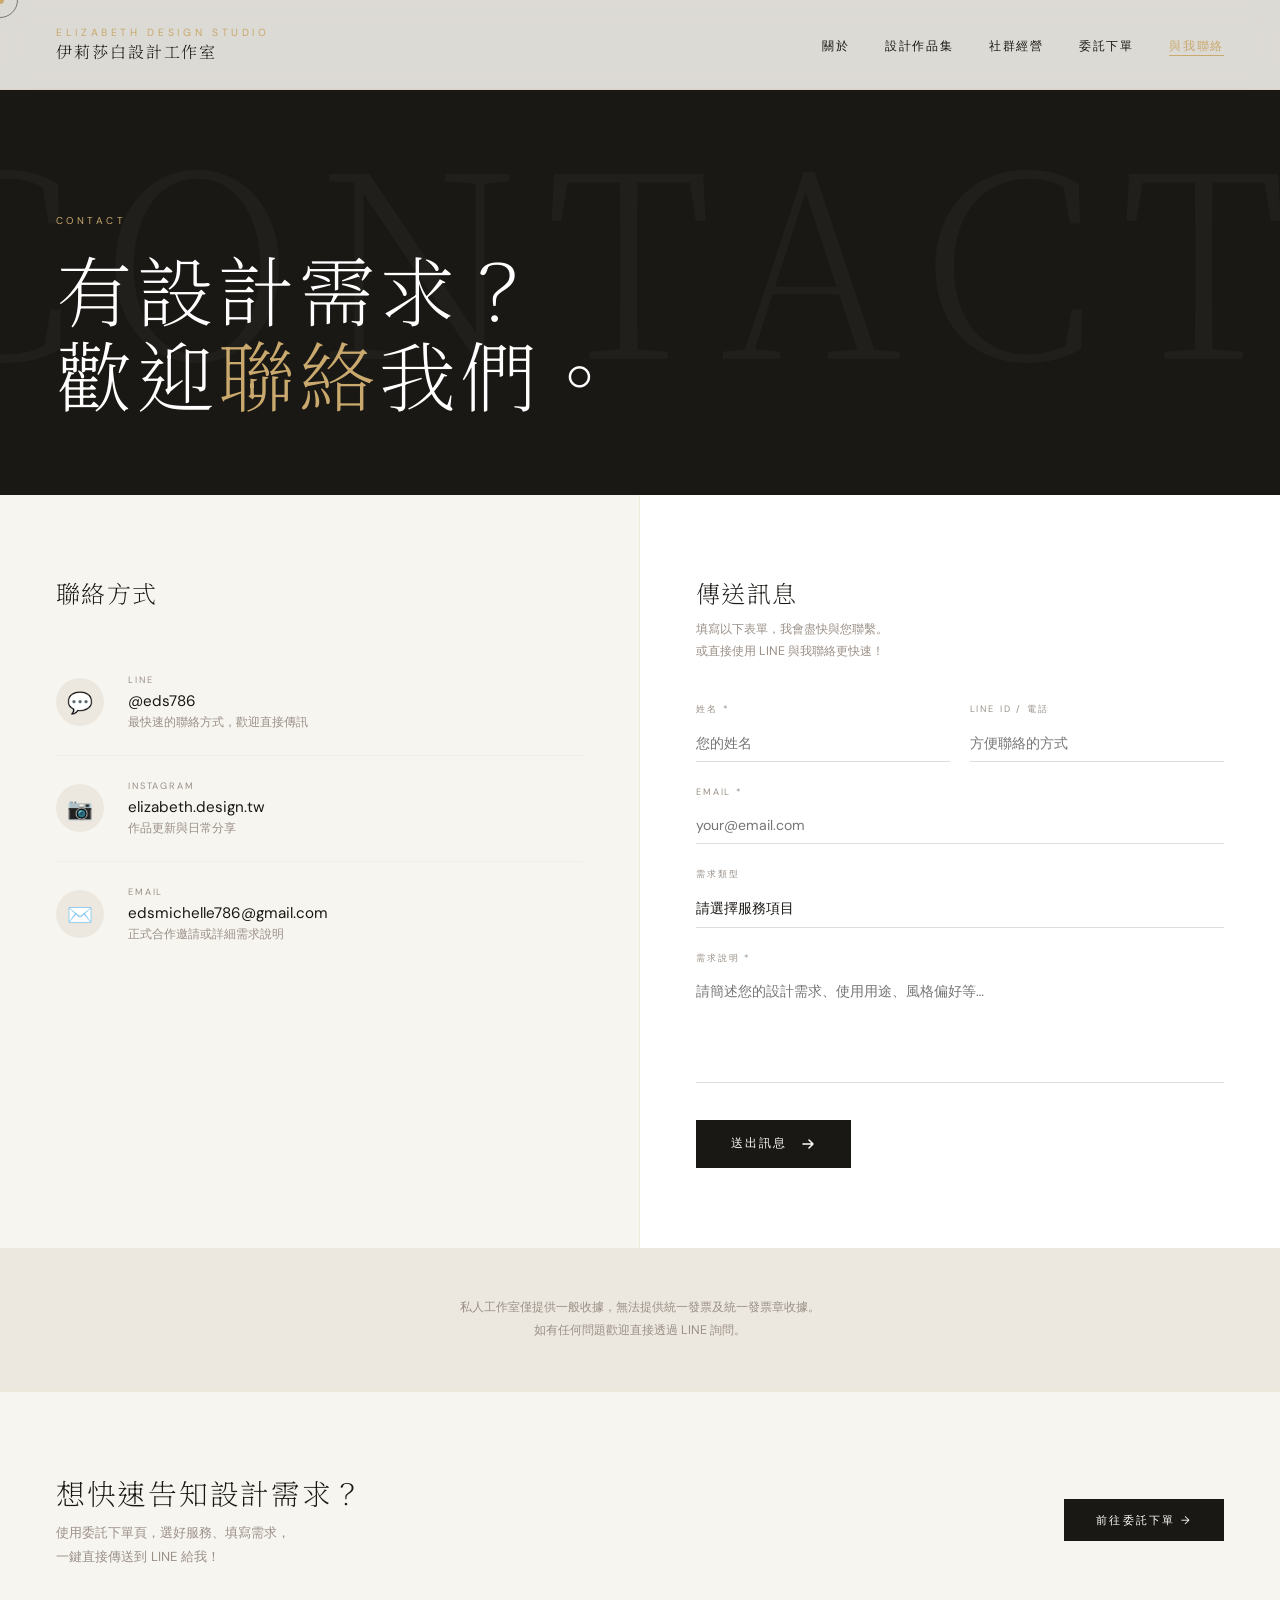
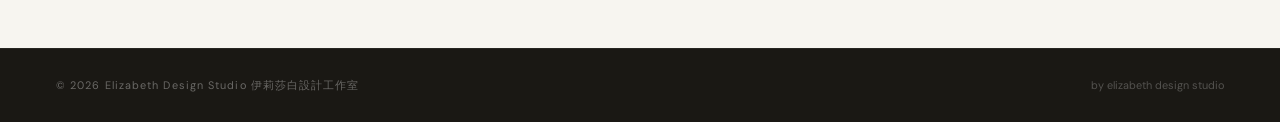
==== contact.html @ 6349a3a4 "Add files via upload" ====
<!DOCTYPE html>
<html lang="zh-TW">
<head>
<meta charset="UTF-8"/>
<meta name="viewport" content="width=device-width, initial-scale=1.0"/>
<title>與我聯絡 | ESD 伊莉莎白設計工作室</title>
<link rel="preconnect" href="https://fonts.googleapis.com"/>
<link rel="preconnect" href="https://fonts.gstatic.com" crossorigin/>
<link href="https://fonts.googleapis.com/css2?family=Noto+Serif+TC:wght@200;300;400&family=DM+Sans:wght@300;400;500&display=swap" rel="stylesheet"/>
<style>
*,*::before,*::after{box-sizing:border-box;margin:0;padding:0}
:root{--ink:#1a1814;--dust:#f7f5f0;--warm:#ede8df;--gold:#c9a96e;--muted:#9a9088;--white:#fff;--ease:cubic-bezier(0.16,1,0.3,1)}
html{scroll-behavior:smooth}
body{font-family:'DM Sans',sans-serif;background:var(--dust);color:var(--ink);overflow-x:hidden;cursor:none}
.cur{position:fixed;pointer-events:none;z-index:9999}
.cur-dot{width:8px;height:8px;background:var(--gold);border-radius:50%;transform:translate(-50%,-50%);position:absolute}
.cur-ring{width:36px;height:36px;border:1px solid var(--ink);border-radius:50%;transform:translate(-50%,-50%);transition:all .45s var(--ease);opacity:.5;position:absolute}
.cur.hov .cur-ring{width:56px;height:56px;opacity:.15}
nav{position:fixed;top:0;left:0;right:0;z-index:200;padding:1.6rem 3.5rem;display:flex;justify-content:space-between;align-items:center;background:rgba(247,245,240,.88);backdrop-filter:blur(12px);border-bottom:1px solid rgba(201,169,110,.15)}
.nav-logo{display:flex;flex-direction:column;text-decoration:none;color:var(--ink)}
.nav-logo-en{font-size:.65rem;letter-spacing:.35em;text-transform:uppercase;color:var(--gold)}
.nav-logo-zh{font-family:'Noto Serif TC',serif;font-size:1rem;font-weight:300;letter-spacing:.12em;margin-top:.1rem}
.nav-links{display:flex;gap:2.2rem;list-style:none}
.nav-links a{text-decoration:none;color:var(--ink);font-size:.72rem;letter-spacing:.15em;text-transform:uppercase;position:relative;padding-bottom:2px;transition:color .3s}
.nav-links a::after{content:'';position:absolute;bottom:0;left:0;width:0;height:1px;background:var(--gold);transition:width .4s var(--ease)}
.nav-links a:hover,.nav-links a.active{color:var(--gold)}
.nav-links a:hover::after,.nav-links a.active::after{width:100%}

/* hero */
.contact-hero{
  min-height:55vh;background:var(--ink);
  display:flex;flex-direction:column;justify-content:flex-end;
  padding:10rem 3.5rem 5rem;position:relative;overflow:hidden;
}
.contact-hero::before{
  content:'CONTACT';
  position:absolute;right:-2rem;top:50%;transform:translateY(-50%);
  font-family:'Noto Serif TC',serif;font-size:20vw;font-weight:200;
  color:rgba(255,255,255,.03);letter-spacing:.1em;white-space:nowrap;pointer-events:none;
}
.contact-hero .eyebrow{font-size:.62rem;letter-spacing:.35em;text-transform:uppercase;color:var(--gold);margin-bottom:1.2rem;opacity:0;animation:fadeUp .7s var(--ease) .2s forwards}
.contact-hero h1{font-family:'Noto Serif TC',serif;font-size:clamp(2.5rem,6vw,5.5rem);font-weight:200;color:var(--white);line-height:1.1;letter-spacing:.05em;opacity:0;animation:fadeUp .8s var(--ease) .35s forwards}
.contact-hero h1 span{color:var(--gold)}

/* contact grid */
.contact-grid{
  display:grid;grid-template-columns:1fr 1fr;
  gap:0;
}
.contact-channels{
  padding:5rem 3.5rem;
  border-right:1px solid rgba(201,169,110,.15);
}
.contact-channels h2{font-family:'Noto Serif TC',serif;font-size:1.5rem;font-weight:200;margin-bottom:2.5rem;letter-spacing:.06em}
.channel-card{
  display:flex;align-items:center;gap:1.5rem;
  padding:1.5rem 0;border-bottom:1px solid #eee;
  text-decoration:none;color:var(--ink);
  transition:all .3s;cursor:none;
}
.channel-card:last-child{border-bottom:none}
.channel-card:hover{padding-left:.8rem;color:var(--gold)}
.channel-icon{
  width:48px;height:48px;
  background:var(--warm);border-radius:50%;
  display:flex;align-items:center;justify-content:center;
  font-size:1.3rem;flex-shrink:0;
  transition:background .3s;
}
.channel-card:hover .channel-icon{background:var(--gold)}
.channel-label{font-size:.58rem;letter-spacing:.2em;text-transform:uppercase;color:var(--muted);margin-bottom:.3rem}
.channel-val{font-size:.95rem;font-weight:400}
.channel-desc{font-size:.75rem;color:var(--muted);margin-top:.2rem}

/* form */
.contact-form-wrap{
  padding:5rem 3.5rem;
  background:var(--white);
}
.contact-form-wrap h2{font-family:'Noto Serif TC',serif;font-size:1.5rem;font-weight:200;margin-bottom:.5rem;letter-spacing:.06em}
.form-sub{font-size:.78rem;color:var(--muted);margin-bottom:2.5rem;line-height:1.8}
.form-row{display:grid;grid-template-columns:1fr 1fr;gap:1.2rem}
.fg{margin-bottom:1.5rem}
.fg label{display:block;font-size:.58rem;letter-spacing:.2em;text-transform:uppercase;color:var(--muted);margin-bottom:.5rem}
.fg input,.fg textarea,.fg select{
  width:100%;border:none;border-bottom:1px solid #ddd;
  padding:.6rem 0;font-family:'DM Sans',sans-serif;font-size:.88rem;
  background:none;outline:none;transition:border-color .3s;color:var(--ink);
  appearance:none;
}
.fg input:focus,.fg textarea:focus,.fg select:focus{border-color:var(--gold)}
.fg textarea{resize:none;height:110px}
.submit-btn{
  display:inline-flex;align-items:center;gap:.8rem;
  padding:1rem 2.2rem;background:var(--ink);color:var(--white);
  border:none;font-family:'DM Sans',sans-serif;
  font-size:.72rem;letter-spacing:.18em;text-transform:uppercase;cursor:none;
  transition:all .35s var(--ease);margin-top:.5rem;
}
.submit-btn:hover{background:var(--gold)}
.submit-btn svg{transition:transform .3s}
.submit-btn:hover svg{transform:translateX(5px)}

/* note */
.contact-note{
  padding:3rem 3.5rem;
  background:var(--warm);
  text-align:center;
  font-size:.78rem;color:var(--muted);line-height:1.9;
}

/* order CTA */
.order-cta{
  padding:5rem 3.5rem;
  display:flex;justify-content:space-between;align-items:center;
  background:var(--dust);border-top:1px solid rgba(201,169,110,.2);
}
.order-cta-text h3{font-family:'Noto Serif TC',serif;font-size:1.8rem;font-weight:200;margin-bottom:.5rem;letter-spacing:.06em}
.order-cta-text p{font-size:.82rem;color:var(--muted);line-height:1.8}
.btn{display:inline-block;text-decoration:none;font-size:.7rem;letter-spacing:.2em;text-transform:uppercase;padding:.85rem 2rem;transition:all .35s var(--ease);cursor:none}
.btn-primary{background:var(--ink);color:var(--white)}
.btn-primary:hover{background:var(--gold)}

footer{background:var(--ink);border-top:1px solid rgba(255,255,255,.06);padding:1.8rem 3.5rem;display:flex;justify-content:space-between;align-items:center}
.footer-copy{font-size:.68rem;color:rgba(255,255,255,.35);letter-spacing:.1em}

.reveal{opacity:0;transform:translateY(24px);transition:opacity .7s var(--ease),transform .7s var(--ease)}
.reveal.in{opacity:1;transform:translateY(0)}

@keyframes fadeUp{from{opacity:0;transform:translateY(20px)}to{opacity:1;transform:translateY(0)}}

@media(max-width:960px){nav{padding:1.2rem 2rem}.contact-hero{padding:8rem 2rem 4rem}.contact-grid{grid-template-columns:1fr}.contact-channels{border-right:none;border-bottom:1px solid rgba(201,169,110,.15);padding:3rem 2rem}.contact-form-wrap{padding:3rem 2rem}.order-cta{flex-direction:column;gap:2rem;text-align:center;padding:3rem 2rem}.form-row{grid-template-columns:1fr}}
@media(max-width:600px){.nav-links{display:none}}
</style>
</head>
<body>
<div class="cur" id="cur"><div class="cur-ring" id="curRing"></div><div class="cur-dot" id="curDot"></div></div>

<nav>
  <a href="index.html" class="nav-logo">
    <span class="nav-logo-en">Elizabeth Design Studio</span>
    <span class="nav-logo-zh">伊莉莎白設計工作室</span>
  </a>
  <ul class="nav-links">
    <li><a href="index.html">關於</a></li>
    <li><a href="portfolio.html">設計作品集</a></li>
    <li><a href="social.html">社群經營</a></li>
    <li><a href="order.html">委託下單</a></li>
    <li><a href="contact.html" class="active">與我聯絡</a></li>
  </ul>
</nav>

<div class="contact-hero">
  <p class="eyebrow">Contact</p>
  <h1>有設計需求？<br>歡迎<span>聯絡</span>我們。</h1>
</div>

<div class="contact-grid">
  <div class="contact-channels reveal">
    <h2>聯絡方式</h2>

    <a href="https://lin.ee/ocDYK0A" target="_blank" class="channel-card">
      <div class="channel-icon">💬</div>
      <div>
        <div class="channel-label">Line</div>
        <div class="channel-val">@eds786</div>
        <div class="channel-desc">最快速的聯絡方式，歡迎直接傳訊</div>
      </div>
    </a>

    <a href="https://instagram.com/elizabeth.design.tw" target="_blank" class="channel-card">
      <div class="channel-icon">📷</div>
      <div>
        <div class="channel-label">Instagram</div>
        <div class="channel-val">elizabeth.design.tw</div>
        <div class="channel-desc">作品更新與日常分享</div>
      </div>
    </a>

    <a href="mailto:edsmichelle786@gmail.com" class="channel-card">
      <div class="channel-icon">✉️</div>
      <div>
        <div class="channel-label">Email</div>
        <div class="channel-val">edsmichelle786@gmail.com</div>
        <div class="channel-desc">正式合作邀請或詳細需求說明</div>
      </div>
    </a>
  </div>

  <div class="contact-form-wrap reveal">
    <h2>傳送訊息</h2>
    <p class="form-sub">填寫以下表單，我會盡快與您聯繫。<br>或直接使用 LINE 與我聯絡更快速！</p>
    <!--
      ★ Formspree 設定：
      1. 到 formspree.io 免費註冊
      2. 建立 Form → 取得 action URL
      3. 替換下方 action 的網址
    -->
    <form action="https://formspree.io/f/YOUR_FORM_ID" method="POST">
      <div class="form-row">
        <div class="fg">
          <label>姓名 *</label>
          <input type="text" name="name" placeholder="您的姓名" required/>
        </div>
        <div class="fg">
          <label>Line ID / 電話</label>
          <input type="text" name="contact" placeholder="方便聯絡的方式"/>
        </div>
      </div>
      <div class="fg">
        <label>Email *</label>
        <input type="email" name="email" placeholder="your@email.com" required/>
      </div>
      <div class="fg">
        <label>需求類型</label>
        <select name="service">
          <option value="">請選擇服務項目</option>
          <option>刊物設計</option>
          <option>社群圖片</option>
          <option>DM 海報設計</option>
          <option>廣告 Banner 設計</option>
          <option>商品說明頁設計</option>
          <option>插畫</option>
          <option>LOGO 設計</option>
          <option>其他</option>
        </select>
      </div>
      <div class="fg">
        <label>需求說明 *</label>
        <textarea name="message" placeholder="請簡述您的設計需求、使用用途、風格偏好等…" required></textarea>
      </div>
      <button type="submit" class="submit-btn">
        送出訊息
        <svg width="16" height="16" viewBox="0 0 16 16" fill="none"><path d="M3 8h10M9 4l4 4-4 4" stroke="white" stroke-width="1.5" stroke-linecap="round" stroke-linejoin="round"/></svg>
      </button>
    </form>
  </div>
</div>

<div class="contact-note reveal">
  私人工作室僅提供一般收據，無法提供統一發票及統一發票章收據。<br>
  如有任何問題歡迎直接透過 LINE 詢問。
</div>

<div class="order-cta">
  <div class="order-cta-text reveal">
    <h3>想快速告知設計需求？</h3>
    <p>使用委託下單頁，選好服務、填寫需求，<br>一鍵直接傳送到 LINE 給我！</p>
  </div>
  <a href="order.html" class="btn btn-primary reveal">前往委託下單 →</a>
</div>

<footer>
  <span class="footer-copy">© 2026 Elizabeth Design Studio 伊莉莎白設計工作室</span>
  <span style="font-size:.68rem;color:rgba(255,255,255,.25)">by elizabeth design studio</span>
</footer>

<script>
const cur=document.getElementById('cur');const dot=document.getElementById('curDot');const ring=document.getElementById('curRing');
let mx=0,my=0,rx=0,ry=0;
document.addEventListener('mousemove',e=>{mx=e.clientX;my=e.clientY;dot.style.left=mx+'px';dot.style.top=my+'px'});
(function loop(){rx+=(mx-rx)*.12;ry+=(my-ry)*.12;ring.style.left=rx+'px';ring.style.top=ry+'px';requestAnimationFrame(loop)})();
document.querySelectorAll('a,button,.channel-card').forEach(el=>{el.addEventListener('mouseenter',()=>cur.classList.add('hov'));el.addEventListener('mouseleave',()=>cur.classList.remove('hov'))});
const obs=new IntersectionObserver(entries=>{entries.forEach((e,i)=>{if(e.isIntersecting){setTimeout(()=>e.target.classList.add('in'),i*100);obs.unobserve(e.target)}});},{threshold:.1});
document.querySelectorAll('.reveal').forEach(el=>obs.observe(el));
</script>
</body>
</html>
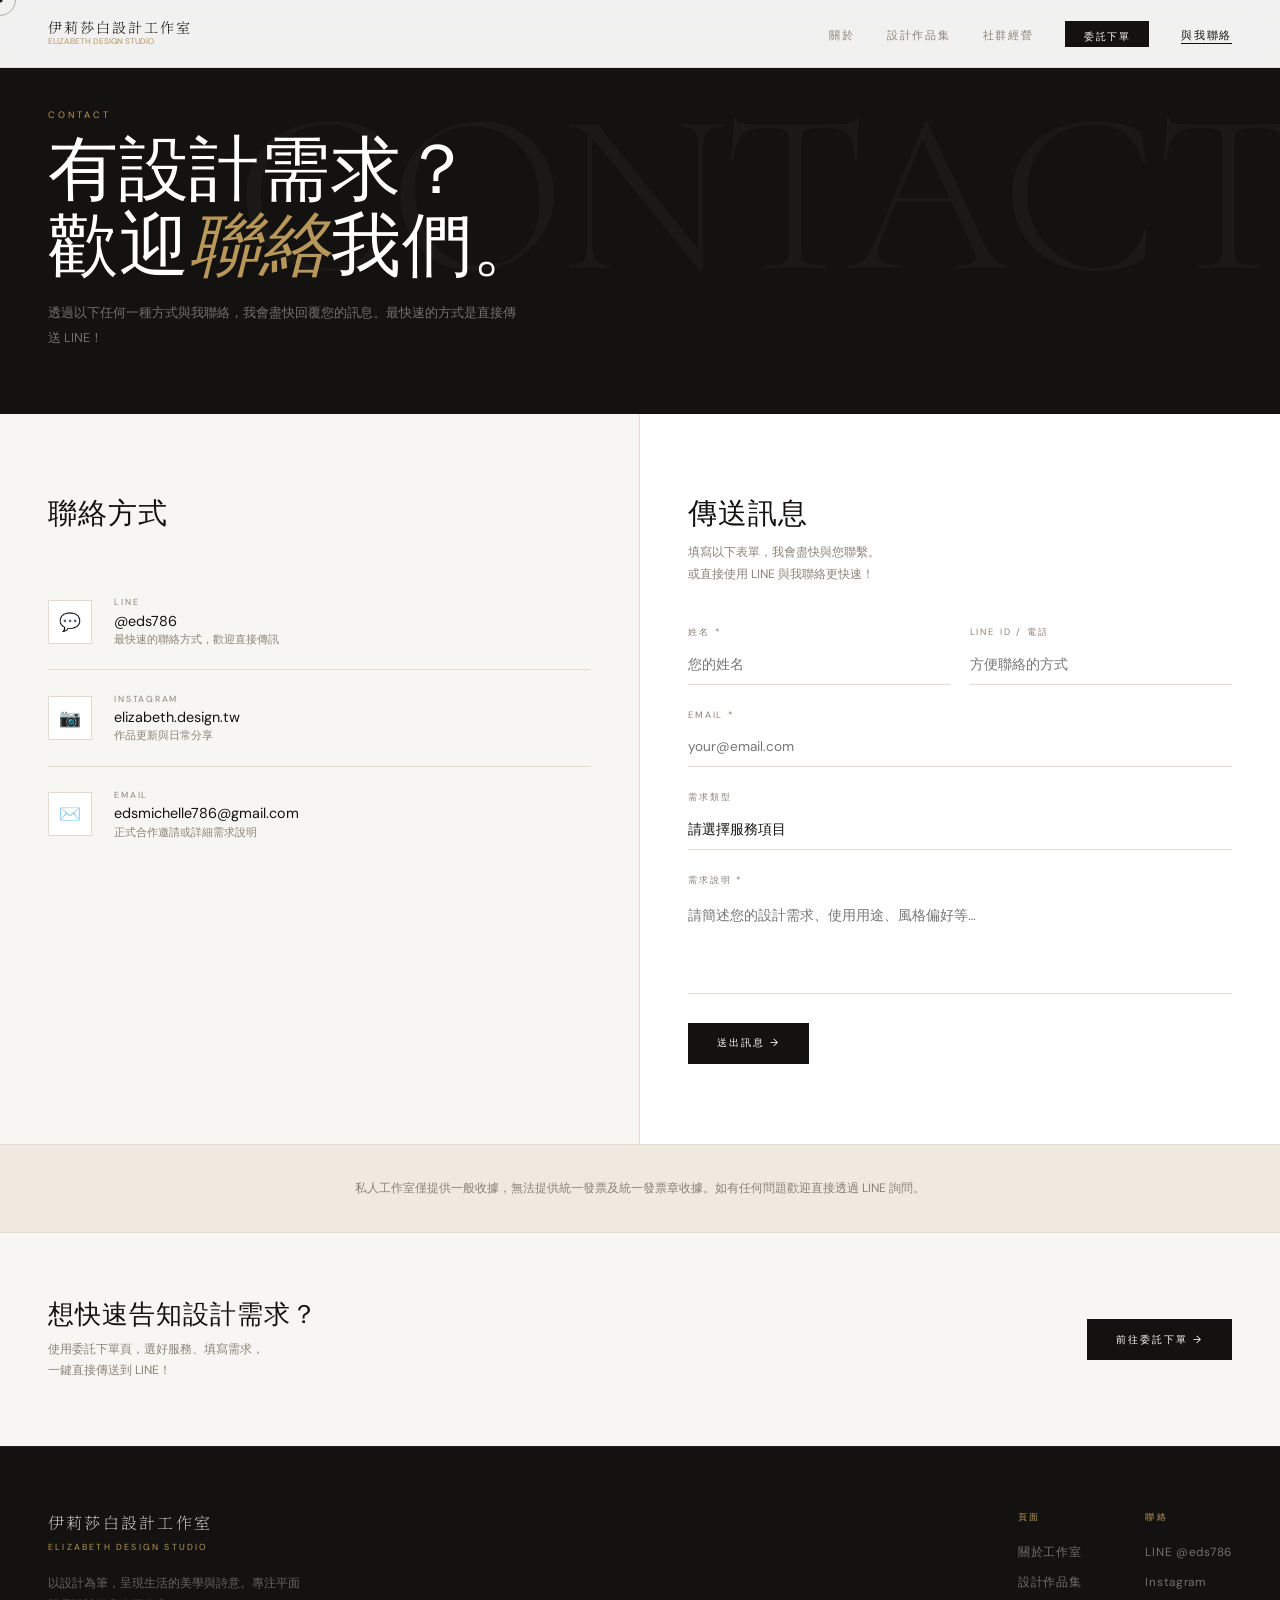
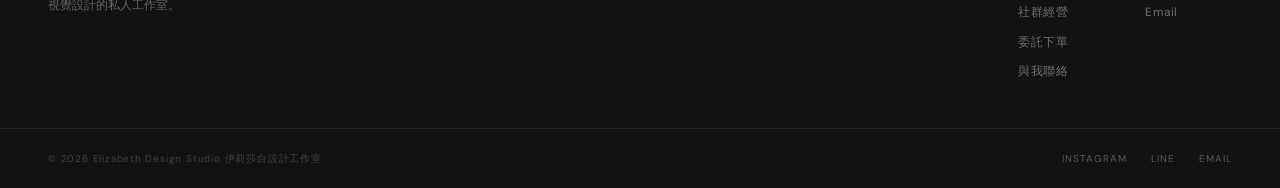
==== commit cd583871: "Add files via upload" ====
--- a/contact.html
+++ b/contact.html
@@ -1,266 +1,99 @@
 <!DOCTYPE html>
 <html lang="zh-TW">
 <head>
-<meta charset="UTF-8"/>
-<meta name="viewport" content="width=device-width, initial-scale=1.0"/>
+<meta charset="UTF-8"/><meta name="viewport" content="width=device-width, initial-scale=1.0"/>
 <title>與我聯絡 | ESD 伊莉莎白設計工作室</title>
-<link rel="preconnect" href="https://fonts.googleapis.com"/>
-<link rel="preconnect" href="https://fonts.gstatic.com" crossorigin/>
-<link href="https://fonts.googleapis.com/css2?family=Noto+Serif+TC:wght@200;300;400&family=DM+Sans:wght@300;400;500&display=swap" rel="stylesheet"/>
+<link rel="stylesheet" href="shared.css"/>
 <style>
-*,*::before,*::after{box-sizing:border-box;margin:0;padding:0}
-:root{--ink:#1a1814;--dust:#f7f5f0;--warm:#ede8df;--gold:#c9a96e;--muted:#9a9088;--white:#fff;--ease:cubic-bezier(0.16,1,0.3,1)}
-html{scroll-behavior:smooth}
-body{font-family:'DM Sans',sans-serif;background:var(--dust);color:var(--ink);overflow-x:hidden;cursor:none}
-.cur{position:fixed;pointer-events:none;z-index:9999}
-.cur-dot{width:8px;height:8px;background:var(--gold);border-radius:50%;transform:translate(-50%,-50%);position:absolute}
-.cur-ring{width:36px;height:36px;border:1px solid var(--ink);border-radius:50%;transform:translate(-50%,-50%);transition:all .45s var(--ease);opacity:.5;position:absolute}
-.cur.hov .cur-ring{width:56px;height:56px;opacity:.15}
-nav{position:fixed;top:0;left:0;right:0;z-index:200;padding:1.6rem 3.5rem;display:flex;justify-content:space-between;align-items:center;background:rgba(247,245,240,.88);backdrop-filter:blur(12px);border-bottom:1px solid rgba(201,169,110,.15)}
-.nav-logo{display:flex;flex-direction:column;text-decoration:none;color:var(--ink)}
-.nav-logo-en{font-size:.65rem;letter-spacing:.35em;text-transform:uppercase;color:var(--gold)}
-.nav-logo-zh{font-family:'Noto Serif TC',serif;font-size:1rem;font-weight:300;letter-spacing:.12em;margin-top:.1rem}
-.nav-links{display:flex;gap:2.2rem;list-style:none}
-.nav-links a{text-decoration:none;color:var(--ink);font-size:.72rem;letter-spacing:.15em;text-transform:uppercase;position:relative;padding-bottom:2px;transition:color .3s}
-.nav-links a::after{content:'';position:absolute;bottom:0;left:0;width:0;height:1px;background:var(--gold);transition:width .4s var(--ease)}
-.nav-links a:hover,.nav-links a.active{color:var(--gold)}
-.nav-links a:hover::after,.nav-links a.active::after{width:100%}
-
-/* hero */
-.contact-hero{
-  min-height:55vh;background:var(--ink);
-  display:flex;flex-direction:column;justify-content:flex-end;
-  padding:10rem 3.5rem 5rem;position:relative;overflow:hidden;
-}
-.contact-hero::before{
-  content:'CONTACT';
-  position:absolute;right:-2rem;top:50%;transform:translateY(-50%);
-  font-family:'Noto Serif TC',serif;font-size:20vw;font-weight:200;
-  color:rgba(255,255,255,.03);letter-spacing:.1em;white-space:nowrap;pointer-events:none;
-}
-.contact-hero .eyebrow{font-size:.62rem;letter-spacing:.35em;text-transform:uppercase;color:var(--gold);margin-bottom:1.2rem;opacity:0;animation:fadeUp .7s var(--ease) .2s forwards}
-.contact-hero h1{font-family:'Noto Serif TC',serif;font-size:clamp(2.5rem,6vw,5.5rem);font-weight:200;color:var(--white);line-height:1.1;letter-spacing:.05em;opacity:0;animation:fadeUp .8s var(--ease) .35s forwards}
-.contact-hero h1 span{color:var(--gold)}
-
-/* contact grid */
-.contact-grid{
-  display:grid;grid-template-columns:1fr 1fr;
-  gap:0;
-}
-.contact-channels{
-  padding:5rem 3.5rem;
-  border-right:1px solid rgba(201,169,110,.15);
-}
-.contact-channels h2{font-family:'Noto Serif TC',serif;font-size:1.5rem;font-weight:200;margin-bottom:2.5rem;letter-spacing:.06em}
-.channel-card{
-  display:flex;align-items:center;gap:1.5rem;
-  padding:1.5rem 0;border-bottom:1px solid #eee;
-  text-decoration:none;color:var(--ink);
-  transition:all .3s;cursor:none;
-}
+.contact-grid{display:grid;grid-template-columns:1fr 1fr;min-height:calc(100vh - var(--nav-h) - 46vh)}
+.contact-channels{padding:5rem 3rem;border-right:1px solid var(--line);background:var(--dust)}
+.contact-channels h2{font-family:'Cormorant Garamond',serif;font-size:1.8rem;font-weight:300;letter-spacing:.04em;margin-bottom:2.5rem}
+.channel-card{display:flex;align-items:center;gap:1.4rem;padding:1.4rem 0;border-bottom:1px solid var(--line);text-decoration:none;color:var(--ink);transition:padding-left .3s;cursor:none}
 .channel-card:last-child{border-bottom:none}
-.channel-card:hover{padding-left:.8rem;color:var(--gold)}
-.channel-icon{
-  width:48px;height:48px;
-  background:var(--warm);border-radius:50%;
-  display:flex;align-items:center;justify-content:center;
-  font-size:1.3rem;flex-shrink:0;
-  transition:background .3s;
-}
-.channel-card:hover .channel-icon{background:var(--gold)}
-.channel-label{font-size:.58rem;letter-spacing:.2em;text-transform:uppercase;color:var(--muted);margin-bottom:.3rem}
-.channel-val{font-size:.95rem;font-weight:400}
-.channel-desc{font-size:.75rem;color:var(--muted);margin-top:.2rem}
-
-/* form */
-.contact-form-wrap{
-  padding:5rem 3.5rem;
-  background:var(--white);
-}
-.contact-form-wrap h2{font-family:'Noto Serif TC',serif;font-size:1.5rem;font-weight:200;margin-bottom:.5rem;letter-spacing:.06em}
-.form-sub{font-size:.78rem;color:var(--muted);margin-bottom:2.5rem;line-height:1.8}
-.form-row{display:grid;grid-template-columns:1fr 1fr;gap:1.2rem}
+.channel-card:hover{padding-left:.6rem}
+.ch-icon{width:44px;height:44px;background:var(--white);border:1px solid var(--line);display:flex;align-items:center;justify-content:center;font-size:1.1rem;flex-shrink:0;transition:background .3s,border-color .3s}
+.channel-card:hover .ch-icon{background:var(--gold);border-color:var(--gold)}
+.ch-label{font-size:.55rem;letter-spacing:.2em;text-transform:uppercase;color:var(--muted);margin-bottom:.2rem}
+.ch-val{font-size:.9rem;font-weight:400}
+.ch-desc{font-size:.7rem;color:var(--muted);margin-top:.15rem}
+.contact-form-wrap{padding:5rem 3rem;background:var(--white)}
+.contact-form-wrap h2{font-family:'Cormorant Garamond',serif;font-size:1.8rem;font-weight:300;letter-spacing:.04em;margin-bottom:.5rem}
+.form-sub{font-size:.76rem;color:var(--muted);margin-bottom:2.5rem;line-height:1.8}
 .fg{margin-bottom:1.5rem}
-.fg label{display:block;font-size:.58rem;letter-spacing:.2em;text-transform:uppercase;color:var(--muted);margin-bottom:.5rem}
-.fg input,.fg textarea,.fg select{
-  width:100%;border:none;border-bottom:1px solid #ddd;
-  padding:.6rem 0;font-family:'DM Sans',sans-serif;font-size:.88rem;
-  background:none;outline:none;transition:border-color .3s;color:var(--ink);
-  appearance:none;
-}
+.fg label{display:block;font-size:.58rem;letter-spacing:.2em;text-transform:uppercase;color:var(--muted);margin-bottom:.45rem}
+.fg input,.fg textarea,.fg select{width:100%;border:none;border-bottom:1.5px solid var(--line);padding:.65rem 0;font-family:'DM Sans',sans-serif;font-size:.85rem;background:none;outline:none;color:var(--ink);transition:border-color .3s;appearance:none}
 .fg input:focus,.fg textarea:focus,.fg select:focus{border-color:var(--gold)}
-.fg textarea{resize:none;height:110px}
-.submit-btn{
-  display:inline-flex;align-items:center;gap:.8rem;
-  padding:1rem 2.2rem;background:var(--ink);color:var(--white);
-  border:none;font-family:'DM Sans',sans-serif;
-  font-size:.72rem;letter-spacing:.18em;text-transform:uppercase;cursor:none;
-  transition:all .35s var(--ease);margin-top:.5rem;
-}
-.submit-btn:hover{background:var(--gold)}
-.submit-btn svg{transition:transform .3s}
-.submit-btn:hover svg{transform:translateX(5px)}
-
-/* note */
-.contact-note{
-  padding:3rem 3.5rem;
-  background:var(--warm);
-  text-align:center;
-  font-size:.78rem;color:var(--muted);line-height:1.9;
-}
-
-/* order CTA */
-.order-cta{
-  padding:5rem 3.5rem;
-  display:flex;justify-content:space-between;align-items:center;
-  background:var(--dust);border-top:1px solid rgba(201,169,110,.2);
-}
-.order-cta-text h3{font-family:'Noto Serif TC',serif;font-size:1.8rem;font-weight:200;margin-bottom:.5rem;letter-spacing:.06em}
-.order-cta-text p{font-size:.82rem;color:var(--muted);line-height:1.8}
-.btn{display:inline-block;text-decoration:none;font-size:.7rem;letter-spacing:.2em;text-transform:uppercase;padding:.85rem 2rem;transition:all .35s var(--ease);cursor:none}
-.btn-primary{background:var(--ink);color:var(--white)}
-.btn-primary:hover{background:var(--gold)}
-
-footer{background:var(--ink);border-top:1px solid rgba(255,255,255,.06);padding:1.8rem 3.5rem;display:flex;justify-content:space-between;align-items:center}
-.footer-copy{font-size:.68rem;color:rgba(255,255,255,.35);letter-spacing:.1em}
-
-.reveal{opacity:0;transform:translateY(24px);transition:opacity .7s var(--ease),transform .7s var(--ease)}
-.reveal.in{opacity:1;transform:translateY(0)}
-
-@keyframes fadeUp{from{opacity:0;transform:translateY(20px)}to{opacity:1;transform:translateY(0)}}
-
-@media(max-width:960px){nav{padding:1.2rem 2rem}.contact-hero{padding:8rem 2rem 4rem}.contact-grid{grid-template-columns:1fr}.contact-channels{border-right:none;border-bottom:1px solid rgba(201,169,110,.15);padding:3rem 2rem}.contact-form-wrap{padding:3rem 2rem}.order-cta{flex-direction:column;gap:2rem;text-align:center;padding:3rem 2rem}.form-row{grid-template-columns:1fr}}
-@media(max-width:600px){.nav-links{display:none}}
+.fg textarea{resize:none;height:100px;line-height:1.7}
+.fg-row{display:grid;grid-template-columns:1fr 1fr;gap:1.2rem}
+.contact-note{padding:2rem 3rem;background:var(--warm);font-size:.76rem;color:var(--muted);line-height:1.9;text-align:center;border-top:1px solid var(--line)}
+.order-cta{display:flex;justify-content:space-between;align-items:center;padding:4rem 3rem;background:var(--dust);border-top:1px solid var(--line)}
+.order-cta-text h3{font-family:'Cormorant Garamond',serif;font-size:1.6rem;font-weight:300;letter-spacing:.04em;margin-bottom:.4rem}
+.order-cta-text p{font-size:.76rem;color:var(--muted);line-height:1.8}
+@media(max-width:900px){.contact-grid{grid-template-columns:1fr}.contact-channels{border-right:none;border-bottom:1px solid var(--line);padding:3.5rem 1.5rem}.contact-form-wrap{padding:3.5rem 1.5rem}.contact-note,.order-cta{padding:2rem 1.5rem}.order-cta{flex-direction:column;gap:2rem;text-align:center}.fg-row{grid-template-columns:1fr}}
 </style>
 </head>
 <body>
 <div class="cur" id="cur"><div class="cur-ring" id="curRing"></div><div class="cur-dot" id="curDot"></div></div>
-
-<nav>
-  <a href="index.html" class="nav-logo">
-    <span class="nav-logo-en">Elizabeth Design Studio</span>
-    <span class="nav-logo-zh">伊莉莎白設計工作室</span>
-  </a>
+<nav id="nav">
+  <a href="index.html" class="nav-logo" id="navLogo"><span class="nav-logo-zh" id="logoZh">伊莉莎白設計工作室</span><span class="nav-logo-en" id="logoEn">Elizabeth Design Studio</span></a>
   <ul class="nav-links">
     <li><a href="index.html">關於</a></li>
     <li><a href="portfolio.html">設計作品集</a></li>
     <li><a href="social.html">社群經營</a></li>
-    <li><a href="order.html">委託下單</a></li>
+    <li><a href="order.html" class="nav-order">委託下單</a></li>
     <li><a href="contact.html" class="active">與我聯絡</a></li>
   </ul>
 </nav>
-
-<div class="contact-hero">
-  <p class="eyebrow">Contact</p>
-  <h1>有設計需求？<br>歡迎<span>聯絡</span>我們。</h1>
+<div class="page-hero">
+  <div class="page-hero-watermark">CONTACT</div>
+  <span class="s-label" style="opacity:0;animation:fadeUp .7s var(--ease) .2s forwards">Contact</span>
+  <h1>有設計需求？<br>歡迎<em>聯絡</em>我們。</h1>
+  <p class="page-hero-sub">透過以下任何一種方式與我聯絡，我會盡快回覆您的訊息。最快速的方式是直接傳送 LINE！</p>
 </div>
-
 <div class="contact-grid">
   <div class="contact-channels reveal">
     <h2>聯絡方式</h2>
-
-    <a href="https://lin.ee/ocDYK0A" target="_blank" class="channel-card">
-      <div class="channel-icon">💬</div>
-      <div>
-        <div class="channel-label">Line</div>
-        <div class="channel-val">@eds786</div>
-        <div class="channel-desc">最快速的聯絡方式，歡迎直接傳訊</div>
-      </div>
-    </a>
-
-    <a href="https://instagram.com/elizabeth.design.tw" target="_blank" class="channel-card">
-      <div class="channel-icon">📷</div>
-      <div>
-        <div class="channel-label">Instagram</div>
-        <div class="channel-val">elizabeth.design.tw</div>
-        <div class="channel-desc">作品更新與日常分享</div>
-      </div>
-    </a>
-
-    <a href="mailto:edsmichelle786@gmail.com" class="channel-card">
-      <div class="channel-icon">✉️</div>
-      <div>
-        <div class="channel-label">Email</div>
-        <div class="channel-val">edsmichelle786@gmail.com</div>
-        <div class="channel-desc">正式合作邀請或詳細需求說明</div>
-      </div>
-    </a>
+    <a href="https://lin.ee/ocDYK0A" target="_blank" class="channel-card"><div class="ch-icon">💬</div><div><div class="ch-label">LINE</div><div class="ch-val">@eds786</div><div class="ch-desc">最快速的聯絡方式，歡迎直接傳訊</div></div></a>
+    <a href="https://instagram.com/elizabeth.design.tw" target="_blank" class="channel-card"><div class="ch-icon">📷</div><div><div class="ch-label">Instagram</div><div class="ch-val">elizabeth.design.tw</div><div class="ch-desc">作品更新與日常分享</div></div></a>
+    <a href="mailto:edsmichelle786@gmail.com" class="channel-card"><div class="ch-icon">✉️</div><div><div class="ch-label">Email</div><div class="ch-val">edsmichelle786@gmail.com</div><div class="ch-desc">正式合作邀請或詳細需求說明</div></div></a>
   </div>
-
   <div class="contact-form-wrap reveal">
     <h2>傳送訊息</h2>
     <p class="form-sub">填寫以下表單，我會盡快與您聯繫。<br>或直接使用 LINE 與我聯絡更快速！</p>
-    <!--
-      ★ Formspree 設定：
-      1. 到 formspree.io 免費註冊
-      2. 建立 Form → 取得 action URL
-      3. 替換下方 action 的網址
-    -->
     <form action="https://formspree.io/f/YOUR_FORM_ID" method="POST">
-      <div class="form-row">
-        <div class="fg">
-          <label>姓名 *</label>
-          <input type="text" name="name" placeholder="您的姓名" required/>
-        </div>
-        <div class="fg">
-          <label>Line ID / 電話</label>
-          <input type="text" name="contact" placeholder="方便聯絡的方式"/>
-        </div>
+      <div class="fg-row">
+        <div class="fg"><label>姓名 *</label><input type="text" name="name" placeholder="您的姓名" required/></div>
+        <div class="fg"><label>Line ID / 電話</label><input type="text" name="contact" placeholder="方便聯絡的方式"/></div>
       </div>
-      <div class="fg">
-        <label>Email *</label>
-        <input type="email" name="email" placeholder="your@email.com" required/>
+      <div class="fg"><label>Email *</label><input type="email" name="email" placeholder="your@email.com" required/></div>
+      <div class="fg"><label>需求類型</label>
+        <select name="service"><option value="">請選擇服務項目</option><option>刊物設計</option><option>社群圖片</option><option>DM 海報設計</option><option>廣告 Banner 設計</option><option>商品說明頁設計</option><option>插畫</option><option>LOGO 設計</option><option>其他</option></select>
       </div>
-      <div class="fg">
-        <label>需求類型</label>
-        <select name="service">
-          <option value="">請選擇服務項目</option>
-          <option>刊物設計</option>
-          <option>社群圖片</option>
-          <option>DM 海報設計</option>
-          <option>廣告 Banner 設計</option>
-          <option>商品說明頁設計</option>
-          <option>插畫</option>
-          <option>LOGO 設計</option>
-          <option>其他</option>
-        </select>
-      </div>
-      <div class="fg">
-        <label>需求說明 *</label>
-        <textarea name="message" placeholder="請簡述您的設計需求、使用用途、風格偏好等…" required></textarea>
-      </div>
-      <button type="submit" class="submit-btn">
-        送出訊息
-        <svg width="16" height="16" viewBox="0 0 16 16" fill="none"><path d="M3 8h10M9 4l4 4-4 4" stroke="white" stroke-width="1.5" stroke-linecap="round" stroke-linejoin="round"/></svg>
-      </button>
+      <div class="fg"><label>需求說明 *</label><textarea name="message" placeholder="請簡述您的設計需求、使用用途、風格偏好等…" required></textarea></div>
+      <button type="submit" class="btn btn-dark">送出訊息 →</button>
     </form>
   </div>
 </div>
-
-<div class="contact-note reveal">
-  私人工作室僅提供一般收據，無法提供統一發票及統一發票章收據。<br>
-  如有任何問題歡迎直接透過 LINE 詢問。
+<div class="contact-note">私人工作室僅提供一般收據，無法提供統一發票及統一發票章收據。如有任何問題歡迎直接透過 LINE 詢問。</div>
+<div class="order-cta">
+  <div class="order-cta-text reveal"><h3>想快速告知設計需求？</h3><p>使用委託下單頁，選好服務、填寫需求，<br>一鍵直接傳送到 LINE！</p></div>
+  <a href="order.html" class="btn btn-dark reveal">前往委託下單 →</a>
 </div>
-
-<div class="order-cta">
-  <div class="order-cta-text reveal">
-    <h3>想快速告知設計需求？</h3>
-    <p>使用委託下單頁，選好服務、填寫需求，<br>一鍵直接傳送到 LINE 給我！</p>
+<footer class="site-footer">
+  <div class="footer-top">
+    <div class="footer-brand"><div class="footer-brand-logo">伊莉莎白設計工作室</div><span class="footer-brand-en">Elizabeth Design Studio</span><div class="footer-brand-desc">以設計為筆，呈現生活的美學與詩意。專注平面視覺設計的私人工作室。</div></div>
+    <div class="footer-col"><div class="footer-col-title">頁面</div><ul><li><a href="index.html">關於工作室</a></li><li><a href="portfolio.html">設計作品集</a></li><li><a href="social.html">社群經營</a></li><li><a href="order.html">委託下單</a></li><li><a href="contact.html">與我聯絡</a></li></ul></div>
+    <div class="footer-col"><div class="footer-col-title">聯絡</div><ul><li><a href="https://lin.ee/ocDYK0A" target="_blank">LINE @eds786</a></li><li><a href="https://instagram.com/elizabeth.design.tw" target="_blank">Instagram</a></li><li><a href="mailto:edsmichelle786@gmail.com">Email</a></li></ul></div>
   </div>
-  <a href="order.html" class="btn btn-primary reveal">前往委託下單 →</a>
-</div>
-
-<footer>
-  <span class="footer-copy">© 2026 Elizabeth Design Studio 伊莉莎白設計工作室</span>
-  <span style="font-size:.68rem;color:rgba(255,255,255,.25)">by elizabeth design studio</span>
+  <div class="footer-bottom"><span class="footer-copy">© 2026 Elizabeth Design Studio 伊莉莎白設計工作室</span><div class="footer-social"><a href="https://instagram.com/elizabeth.design.tw" target="_blank">Instagram</a><a href="https://lin.ee/ocDYK0A" target="_blank">LINE</a><a href="mailto:edsmichelle786@gmail.com">Email</a></div></div>
 </footer>
-
 <script>
-const cur=document.getElementById('cur');const dot=document.getElementById('curDot');const ring=document.getElementById('curRing');
+const cur=document.getElementById('cur'),dot=document.getElementById('curDot'),ring=document.getElementById('curRing');
 let mx=0,my=0,rx=0,ry=0;
 document.addEventListener('mousemove',e=>{mx=e.clientX;my=e.clientY;dot.style.left=mx+'px';dot.style.top=my+'px'});
-(function loop(){rx+=(mx-rx)*.12;ry+=(my-ry)*.12;ring.style.left=rx+'px';ring.style.top=ry+'px';requestAnimationFrame(loop)})();
+(function loop(){rx+=(mx-rx)*.11;ry+=(my-ry)*.11;ring.style.left=rx+'px';ring.style.top=ry+'px';requestAnimationFrame(loop)})();
 document.querySelectorAll('a,button,.channel-card').forEach(el=>{el.addEventListener('mouseenter',()=>cur.classList.add('hov'));el.addEventListener('mouseleave',()=>cur.classList.remove('hov'))});
+window.addEventListener('load',()=>{const zh=document.getElementById('logoZh'),en=document.getElementById('logoEn');const zhW=zh.getBoundingClientRect().width;en.style.letterSpacing='0px';const enW=en.scrollWidth;if(enW<zhW&&en.textContent.length>1)en.style.letterSpacing=((zhW-enW)/(en.textContent.length-1))+'px'});
 const obs=new IntersectionObserver(entries=>{entries.forEach((e,i)=>{if(e.isIntersecting){setTimeout(()=>e.target.classList.add('in'),i*100);obs.unobserve(e.target)}});},{threshold:.1});
 document.querySelectorAll('.reveal').forEach(el=>obs.observe(el));
 </script>
--- a/shared.css
+++ b/shared.css
@@ -0,0 +1,275 @@
+/* ════════════════════════════════════════
+   ESD 伊莉莎白設計工作室 — 共用樣式
+   shared.css
+════════════════════════════════════════ */
+
+@import url('https://fonts.googleapis.com/css2?family=Noto+Serif+TC:wght@200;300;400&family=DM+Sans:ital,wght@0,300;0,400;0,500;1,300&family=Cormorant+Garamond:ital,wght@0,300;0,400;1,300&display=swap');
+
+/* ── Reset ── */
+*, *::before, *::after { box-sizing: border-box; margin: 0; padding: 0; }
+html { scroll-behavior: smooth; }
+
+/* ── Variables ── */
+:root {
+  --ink:    #141210;
+  --ink2:   #2a2620;
+  --dust:   #f8f6f2;
+  --warm:   #efe9e0;
+  --line:   #e2dbd0;
+  --gold:   #b8975a;
+  --gold2:  rgba(184,151,90,.12);
+  --muted:  #8a8278;
+  --white:  #ffffff;
+  --ease:   cubic-bezier(0.16, 1, 0.3, 1);
+  --nav-h:  68px;
+}
+
+body {
+  font-family: 'DM Sans', sans-serif;
+  background: var(--white);
+  color: var(--ink);
+  overflow-x: hidden;
+  cursor: none;
+}
+
+/* ── Custom Cursor ── */
+.cur { position: fixed; pointer-events: none; z-index: 9999; }
+.cur-dot {
+  width: 5px; height: 5px;
+  background: var(--ink);
+  border-radius: 50%;
+  position: absolute;
+  transform: translate(-50%, -50%);
+}
+.cur-ring {
+  width: 32px; height: 32px;
+  border: 1px solid var(--ink);
+  border-radius: 50%;
+  position: absolute;
+  transform: translate(-50%, -50%);
+  transition: width .5s var(--ease), height .5s var(--ease), opacity .4s, border-color .3s;
+  opacity: .3;
+}
+.cur.hov .cur-ring { width: 52px; height: 52px; opacity: .1; }
+.cur.hov-gold .cur-ring { border-color: var(--gold); opacity: .4; }
+
+/* ════════════════
+   NAV
+════════════════ */
+nav {
+  position: fixed; top: 0; left: 0; right: 0; z-index: 200;
+  height: var(--nav-h);
+  display: flex; justify-content: space-between; align-items: center;
+  padding: 0 3rem;
+  background: rgba(255,255,255,.94);
+  backdrop-filter: blur(16px);
+  border-bottom: 1px solid var(--line);
+  transition: background .3s;
+}
+nav.scrolled { background: rgba(255,255,255,.98); }
+
+/* Logo */
+.nav-logo {
+  text-decoration: none; color: var(--ink);
+  display: flex; flex-direction: column; gap: .06rem;
+  position: relative;
+}
+.nav-logo-zh {
+  font-family: 'Noto Serif TC', serif;
+  font-size: .88rem; font-weight: 300; letter-spacing: .14em;
+  white-space: nowrap; display: block;
+  line-height: 1;
+}
+.nav-logo-en {
+  font-size: .52rem; text-transform: uppercase; color: var(--gold);
+  white-space: nowrap; display: block; letter-spacing: .04em;
+  /* JS will set letter-spacing to match zh width */
+}
+
+/* Nav links */
+.nav-links { display: flex; gap: 2rem; list-style: none; align-items: center; }
+.nav-links a {
+  text-decoration: none; color: var(--muted);
+  font-size: .68rem; letter-spacing: .16em; text-transform: uppercase;
+  position: relative; padding-bottom: 2px;
+  transition: color .25s;
+}
+.nav-links a::after {
+  content: ''; position: absolute; bottom: 0; left: 0;
+  width: 0; height: 1px; background: var(--ink);
+  transition: width .4s var(--ease);
+}
+.nav-links a:hover { color: var(--ink); }
+.nav-links a:hover::after { width: 100%; }
+.nav-links a.active { color: var(--ink); }
+.nav-links a.active::after { width: 100%; }
+
+/* Order CTA in nav */
+.nav-order {
+  display: inline-flex; align-items: center; gap: .45rem;
+  text-decoration: none; color: var(--white) !important;
+  font-size: .62rem !important; letter-spacing: .16em !important;
+  padding: .5rem 1.1rem;
+  background: var(--ink); border: 1px solid var(--ink);
+  transition: background .3s, color .3s !important;
+  white-space: nowrap;
+}
+.nav-order::after { display: none !important; }
+.nav-order:hover { background: var(--gold) !important; border-color: var(--gold); color: var(--white) !important; }
+
+/* ════════════════
+   FOOTER
+════════════════ */
+.site-footer {
+  background: var(--ink);
+  border-top: 1px solid rgba(255,255,255,.06);
+}
+.footer-top {
+  display: grid; grid-template-columns: 1fr auto auto;
+  gap: 4rem; align-items: start;
+  padding: 4rem 3rem 3rem;
+  border-bottom: 1px solid rgba(255,255,255,.07);
+}
+.footer-brand {}
+.footer-brand-logo {
+  font-family: 'Noto Serif TC', serif;
+  font-size: 1rem; font-weight: 200; letter-spacing: .14em;
+  color: rgba(255,255,255,.85); margin-bottom: .4rem;
+}
+.footer-brand-en {
+  font-size: .55rem; letter-spacing: .25em; text-transform: uppercase;
+  color: var(--gold); margin-bottom: 1.2rem; display: block;
+}
+.footer-brand-desc {
+  font-size: .74rem; color: rgba(255,255,255,.35);
+  line-height: 1.9; max-width: 260px;
+}
+.footer-col-title {
+  font-size: .58rem; letter-spacing: .25em; text-transform: uppercase;
+  color: var(--gold); margin-bottom: 1rem;
+}
+.footer-col ul { list-style: none; display: flex; flex-direction: column; gap: .55rem; }
+.footer-col ul a {
+  font-size: .74rem; color: rgba(255,255,255,.4);
+  text-decoration: none; letter-spacing: .06em;
+  transition: color .25s;
+}
+.footer-col ul a:hover { color: rgba(255,255,255,.85); }
+.footer-bottom {
+  display: flex; justify-content: space-between; align-items: center;
+  padding: 1.4rem 3rem;
+}
+.footer-copy {
+  font-size: .62rem; color: rgba(255,255,255,.2);
+  letter-spacing: .08em;
+}
+.footer-social { display: flex; gap: 1.5rem; }
+.footer-social a {
+  font-size: .62rem; color: rgba(255,255,255,.3);
+  text-decoration: none; letter-spacing: .1em; text-transform: uppercase;
+  transition: color .25s;
+}
+.footer-social a:hover { color: var(--gold); }
+.footer-note {
+  font-size: .62rem; color: rgba(255,255,255,.15); letter-spacing: .05em;
+}
+
+/* ════════════════
+   SHARED COMPONENTS
+════════════════ */
+
+/* Section label */
+.s-label {
+  font-size: .58rem; letter-spacing: .32em; text-transform: uppercase;
+  color: var(--gold); margin-bottom: .8rem; display: block;
+}
+/* Section title */
+.s-title {
+  font-family: 'Cormorant Garamond', serif;
+  font-size: clamp(2rem, 3.5vw, 3.2rem);
+  font-weight: 300; letter-spacing: .03em; line-height: 1.15;
+}
+/* Section head row */
+.s-head {
+  display: flex; justify-content: space-between; align-items: flex-end;
+  margin-bottom: 2.5rem;
+}
+/* More link */
+.s-more {
+  font-size: .62rem; letter-spacing: .18em; text-transform: uppercase;
+  color: var(--muted); text-decoration: none;
+  border-bottom: 1px solid var(--line); padding-bottom: 2px;
+  transition: color .25s, border-color .25s; white-space: nowrap;
+}
+.s-more:hover { color: var(--ink); border-color: var(--ink); }
+
+/* Buttons */
+.btn {
+  display: inline-flex; align-items: center; gap: .55rem;
+  text-decoration: none; font-family: 'DM Sans', sans-serif;
+  font-size: .65rem; letter-spacing: .2em; text-transform: uppercase;
+  padding: .85rem 1.8rem; transition: all .35s var(--ease);
+  cursor: none; white-space: nowrap; border: none;
+}
+.btn-dark { background: var(--ink); color: var(--white); }
+.btn-dark:hover { background: var(--ink2); }
+.btn-outline { border: 1px solid var(--ink); color: var(--ink); background: none; }
+.btn-outline:hover { background: var(--ink); color: var(--white); }
+.btn-gold { background: var(--gold); color: var(--white); }
+.btn-gold:hover { opacity: .85; }
+
+/* Page hero — shared */
+.page-hero {
+  padding-top: var(--nav-h);
+  min-height: 46vh;
+  background: var(--ink);
+  display: flex; flex-direction: column; justify-content: flex-end;
+  padding-left: 3rem; padding-right: 3rem; padding-bottom: 4rem;
+  position: relative; overflow: hidden;
+}
+.page-hero-watermark {
+  position: absolute; right: -1rem; top: 50%; transform: translateY(-55%);
+  font-family: 'Cormorant Garamond', serif;
+  font-size: 18vw; font-weight: 300; line-height: 1;
+  color: rgba(255,255,255,.03); pointer-events: none; white-space: nowrap;
+  letter-spacing: -.02em;
+}
+.page-hero .s-label { color: var(--gold); }
+.page-hero h1 {
+  font-family: 'Cormorant Garamond', serif;
+  font-size: clamp(2.4rem, 5.5vw, 5rem);
+  font-weight: 300; color: var(--white);
+  line-height: 1.08; letter-spacing: .01em;
+  opacity: 0; animation: fadeUp .85s var(--ease) .35s forwards;
+}
+.page-hero h1 em { font-style: italic; color: var(--gold); }
+.page-hero-sub {
+  font-size: .8rem; color: rgba(255,255,255,.4);
+  margin-top: 1rem; line-height: 1.9; max-width: 480px;
+  opacity: 0; animation: fadeUp .8s var(--ease) .5s forwards;
+}
+
+/* Reveal */
+.reveal {
+  opacity: 0; transform: translateY(24px);
+  transition: opacity .8s var(--ease), transform .8s var(--ease);
+}
+.reveal.in { opacity: 1; transform: translateY(0); }
+
+/* Animations */
+@keyframes fadeUp { from { opacity:0; transform: translateY(18px); } to { opacity:1; transform: translateY(0); } }
+@keyframes fadeIn { from { opacity:0; } to { opacity:1; } }
+@keyframes marquee { from { transform: translateX(0); } to { transform: translateX(-50%); } }
+
+/* ── Responsive Nav ── */
+@media (max-width: 900px) {
+  nav { padding: 0 1.5rem; }
+  .nav-links { gap: 1.2rem; }
+  .page-hero { padding: calc(var(--nav-h) + 2rem) 1.5rem 3rem; }
+  .footer-top { grid-template-columns: 1fr; gap: 2.5rem; padding: 3rem 1.5rem 2rem; }
+  .footer-bottom { padding: 1.2rem 1.5rem; flex-direction: column; gap: .8rem; text-align: center; }
+}
+@media (max-width: 640px) {
+  nav { padding: 0 1.2rem; }
+  .nav-links li:not(:last-child) { display: none; }
+}
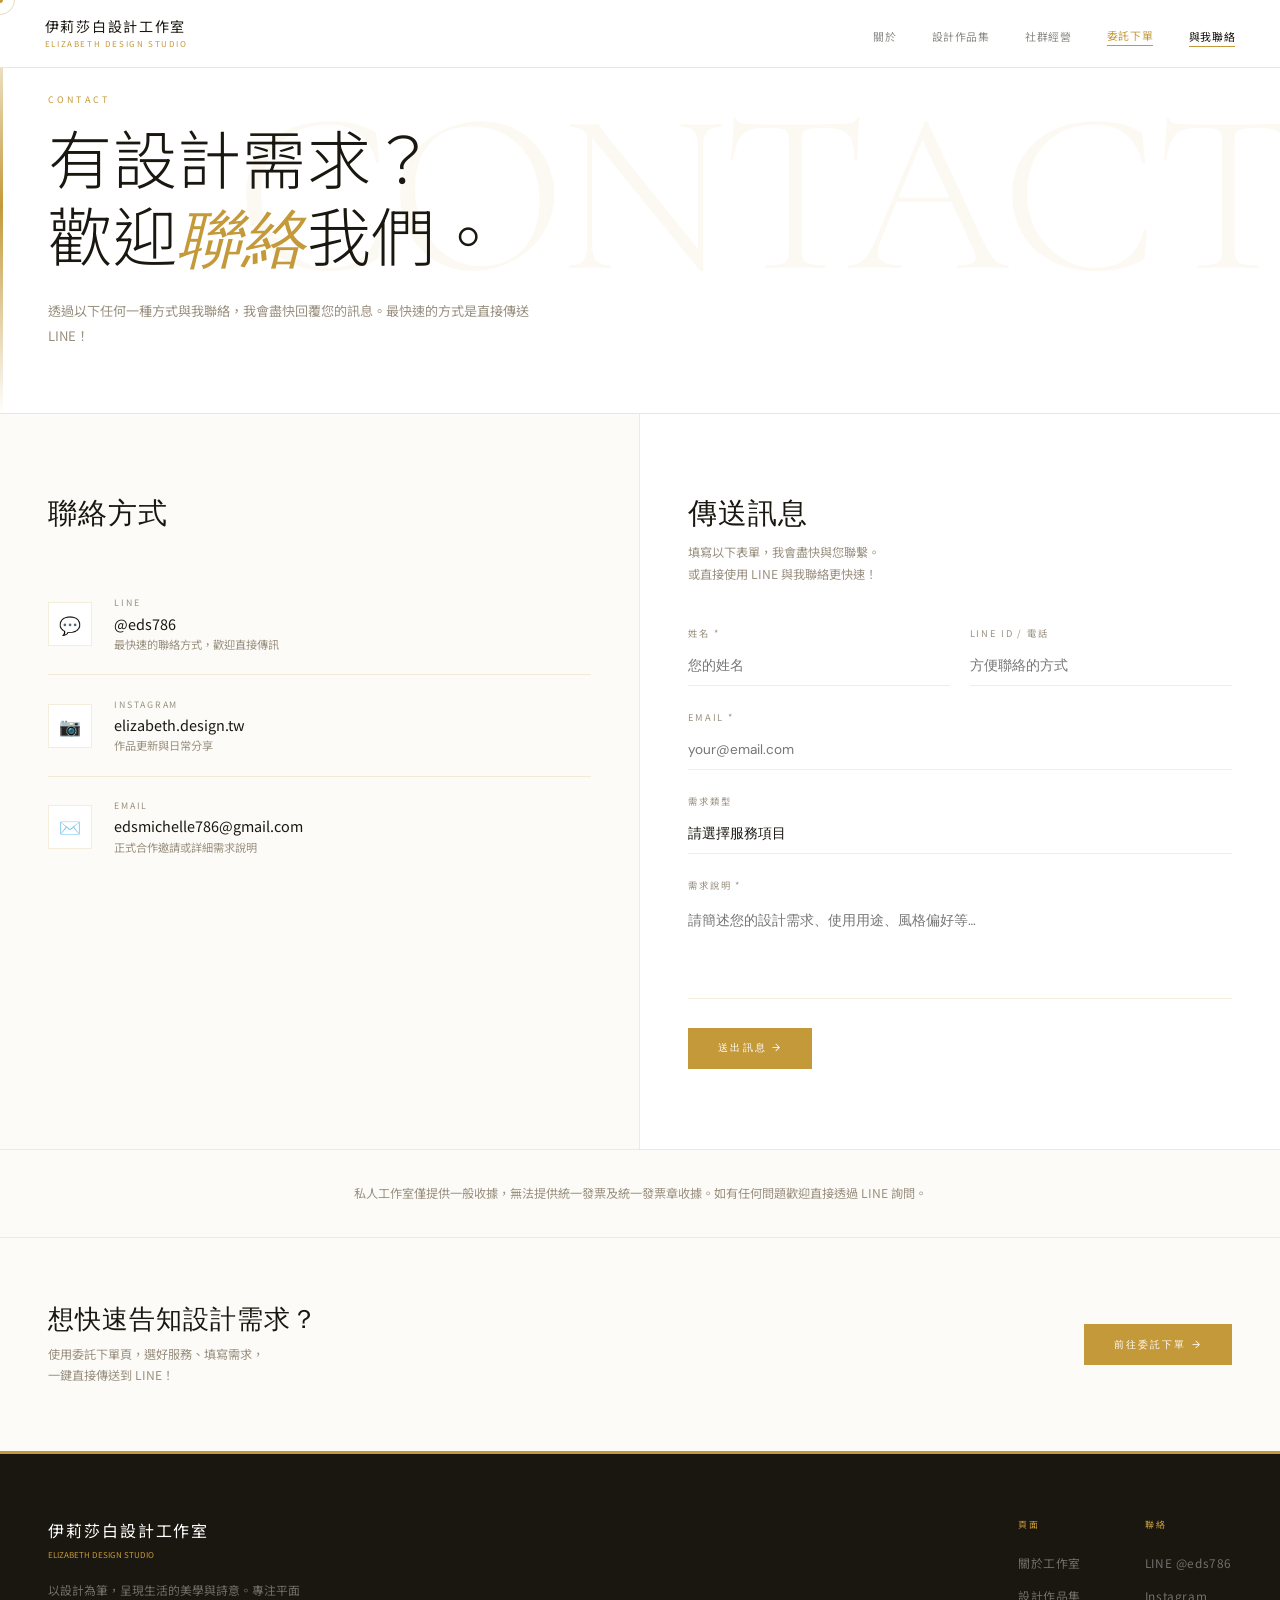
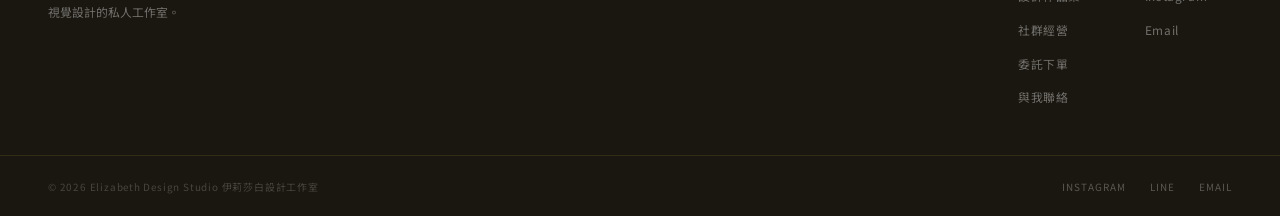
==== commit c616f3cb: "Add files via upload" ====
--- a/contact.html
+++ b/contact.html
@@ -4,6 +4,7 @@
 <meta charset="UTF-8"/><meta name="viewport" content="width=device-width, initial-scale=1.0"/>
 <title>與我聯絡 | ESD 伊莉莎白設計工作室</title>
 <link rel="stylesheet" href="shared.css"/>
+<link href="https://fonts.googleapis.com/css2?family=Noto+Sans+TC:wght@300;400;500&display=swap" rel="stylesheet"/>
 <style>
 .contact-grid{display:grid;grid-template-columns:1fr 1fr;min-height:calc(100vh - var(--nav-h) - 46vh)}
 .contact-channels{padding:5rem 3rem;border-right:1px solid var(--line);background:var(--dust)}
@@ -81,7 +82,7 @@
 </div>
 <footer class="site-footer">
   <div class="footer-top">
-    <div class="footer-brand"><div class="footer-brand-logo">伊莉莎白設計工作室</div><span class="footer-brand-en">Elizabeth Design Studio</span><div class="footer-brand-desc">以設計為筆，呈現生活的美學與詩意。專注平面視覺設計的私人工作室。</div></div>
+    <div class="footer-brand"><div class="footer-brand-logo" id="footerZh">伊莉莎白設計工作室</div><span class="footer-brand-en" id="footerEn">Elizabeth Design Studio</span><div class="footer-brand-desc">以設計為筆，呈現生活的美學與詩意。專注平面視覺設計的私人工作室。</div></div>
     <div class="footer-col"><div class="footer-col-title">頁面</div><ul><li><a href="index.html">關於工作室</a></li><li><a href="portfolio.html">設計作品集</a></li><li><a href="social.html">社群經營</a></li><li><a href="order.html">委託下單</a></li><li><a href="contact.html">與我聯絡</a></li></ul></div>
     <div class="footer-col"><div class="footer-col-title">聯絡</div><ul><li><a href="https://lin.ee/ocDYK0A" target="_blank">LINE @eds786</a></li><li><a href="https://instagram.com/elizabeth.design.tw" target="_blank">Instagram</a></li><li><a href="mailto:edsmichelle786@gmail.com">Email</a></li></ul></div>
   </div>
@@ -93,7 +94,7 @@
 document.addEventListener('mousemove',e=>{mx=e.clientX;my=e.clientY;dot.style.left=mx+'px';dot.style.top=my+'px'});
 (function loop(){rx+=(mx-rx)*.11;ry+=(my-ry)*.11;ring.style.left=rx+'px';ring.style.top=ry+'px';requestAnimationFrame(loop)})();
 document.querySelectorAll('a,button,.channel-card').forEach(el=>{el.addEventListener('mouseenter',()=>cur.classList.add('hov'));el.addEventListener('mouseleave',()=>cur.classList.remove('hov'))});
-window.addEventListener('load',()=>{const zh=document.getElementById('logoZh'),en=document.getElementById('logoEn');const zhW=zh.getBoundingClientRect().width;en.style.letterSpacing='0px';const enW=en.scrollWidth;if(enW<zhW&&en.textContent.length>1)en.style.letterSpacing=((zhW-enW)/(en.textContent.length-1))+'px'});
+window.addEventListener('load',()=>{const zh=document.getElementById('logoZh'),en=document.getElementById('logoEn');const zhW=zh.getBoundingClientRect().width;en.style.letterSpacing='0px';const enTxt=en.textContent.trim();const enW=en.scrollWidth;if(zhW>enW&&enTxt.length>1){const extra=(zhW-enW)/(enTxt.length-1);en.style.letterSpacing=extra+'px'}const fZh=document.getElementById('footerZh'),fEn=document.getElementById('footerEn');if(fZh&&fEn){fEn.style.letterSpacing='0px';const fZhW=fZh.getBoundingClientRect().width;const fEnTxt=fEn.textContent.trim();const fEnW=fEn.scrollWidth;if(fZhW>fEnW&&fEnTxt.length>1){fEn.style.letterSpacing=((fZhW-fEnW)/(fEnTxt.length-1))+'px'}}});
 const obs=new IntersectionObserver(entries=>{entries.forEach((e,i)=>{if(e.isIntersecting){setTimeout(()=>e.target.classList.add('in'),i*100);obs.unobserve(e.target)}});},{threshold:.1});
 document.querySelectorAll('.reveal').forEach(el=>obs.observe(el));
 </script>
--- a/shared.css
+++ b/shared.css
@@ -1,32 +1,34 @@
 /* ════════════════════════════════════════
    ESD 伊莉莎白設計工作室 — 共用樣式
-   shared.css
+   shared.css  |  白色 × 金色主題
 ════════════════════════════════════════ */
 
-@import url('https://fonts.googleapis.com/css2?family=Noto+Serif+TC:wght@200;300;400&family=DM+Sans:ital,wght@0,300;0,400;0,500;1,300&family=Cormorant+Garamond:ital,wght@0,300;0,400;1,300&display=swap');
+@import url('https://fonts.googleapis.com/css2?family=Noto+Sans+TC:wght@300;400;500;700&family=Noto+Serif+TC:wght@200;300;400&family=DM+Sans:ital,wght@0,300;0,400;0,500;1,300&family=Cormorant+Garamond:ital,wght@0,300;0,400;1,300&display=swap');
 
 /* ── Reset ── */
 *, *::before, *::after { box-sizing: border-box; margin: 0; padding: 0; }
 html { scroll-behavior: smooth; }
 
-/* ── Variables ── */
+/* ── Variables（白色 × 金色）── */
 :root {
-  --ink:    #141210;
-  --ink2:   #2a2620;
-  --dust:   #f8f6f2;
-  --warm:   #efe9e0;
-  --line:   #e2dbd0;
-  --gold:   #b8975a;
-  --gold2:  rgba(184,151,90,.12);
-  --muted:  #8a8278;
-  --white:  #ffffff;
-  --ease:   cubic-bezier(0.16, 1, 0.3, 1);
-  --nav-h:  68px;
+  --ink:      #1a1710;       /* 深墨褐，只用於文字 */
+  --ink2:     #2e2a1e;
+  --white:    #ffffff;
+  --cream:    #fdfbf7;       /* 頁面底色，非純白略帶暖意 */
+  --gold:     #c4993a;       /* 主金色 */
+  --gold-l:   #d4af62;       /* 亮金 hover */
+  --gold-d:   #a07c28;       /* 深金 */
+  --gold-bg:  rgba(196,153,58,.08);   /* 金色淡背景 */
+  --gold-line:rgba(196,153,58,.25);   /* 金色線條 */
+  --line:     rgba(196,153,58,.18);   /* 分隔線 */
+  --muted:    #9a9080;
+  --ease:     cubic-bezier(0.16, 1, 0.3, 1);
+  --nav-h:    68px;
 }
 
 body {
-  font-family: 'DM Sans', sans-serif;
-  background: var(--white);
+  font-family: 'Noto Sans TC', 'DM Sans', sans-serif;
+  background: var(--cream);
   color: var(--ink);
   overflow-x: hidden;
   cursor: none;
@@ -35,23 +37,22 @@
 /* ── Custom Cursor ── */
 .cur { position: fixed; pointer-events: none; z-index: 9999; }
 .cur-dot {
-  width: 5px; height: 5px;
-  background: var(--ink);
+  width: 6px; height: 6px;
+  background: var(--gold);
   border-radius: 50%;
   position: absolute;
   transform: translate(-50%, -50%);
 }
 .cur-ring {
-  width: 32px; height: 32px;
-  border: 1px solid var(--ink);
+  width: 30px; height: 30px;
+  border: 1px solid var(--gold);
   border-radius: 50%;
   position: absolute;
   transform: translate(-50%, -50%);
-  transition: width .5s var(--ease), height .5s var(--ease), opacity .4s, border-color .3s;
-  opacity: .3;
-}
-.cur.hov .cur-ring { width: 52px; height: 52px; opacity: .1; }
-.cur.hov-gold .cur-ring { border-color: var(--gold); opacity: .4; }
+  transition: width .5s var(--ease), height .5s var(--ease), opacity .4s;
+  opacity: .35;
+}
+.cur.hov .cur-ring { width: 50px; height: 50px; opacity: .2; }
 
 /* ════════════════
    NAV
@@ -60,216 +61,229 @@
   position: fixed; top: 0; left: 0; right: 0; z-index: 200;
   height: var(--nav-h);
   display: flex; justify-content: space-between; align-items: center;
-  padding: 0 3rem;
-  background: rgba(255,255,255,.94);
-  backdrop-filter: blur(16px);
-  border-bottom: 1px solid var(--line);
-  transition: background .3s;
-}
-nav.scrolled { background: rgba(255,255,255,.98); }
-
-/* Logo */
+  padding: 0 2.8rem;
+  background: rgba(255,255,255,.97);
+  backdrop-filter: blur(20px);
+  border-bottom: 1px solid var(--gold-line);
+  transition: background .3s, box-shadow .3s;
+}
+nav.scrolled {
+  box-shadow: 0 1px 20px rgba(196,153,58,.1);
+}
+
+/* ── Logo ── */
 .nav-logo {
+  text-decoration: none;
+  display: inline-flex; flex-direction: column;
+  align-items: flex-start; gap: .14rem;
+}
+.nav-logo-zh {
+  font-family: 'Noto Sans TC', sans-serif;
+  font-size: .88rem; font-weight: 400;
+  letter-spacing: .12em; white-space: nowrap;
+  display: block; line-height: 1.2; color: var(--ink);
+}
+.nav-logo-en {
+  font-size: .5rem; letter-spacing: .08em;
+  text-transform: uppercase; color: var(--gold);
+  white-space: nowrap; display: block;
+  /* 寬度由 JS 動態計算 letter-spacing 使其與中文同寬 */
+}
+
+/* ── Links ── */
+.nav-links {
+  display: flex; gap: 2.2rem;
+  list-style: none; align-items: center;
+}
+.nav-links a {
   text-decoration: none; color: var(--ink);
-  display: flex; flex-direction: column; gap: .06rem;
-  position: relative;
-}
-.nav-logo-zh {
-  font-family: 'Noto Serif TC', serif;
-  font-size: .88rem; font-weight: 300; letter-spacing: .14em;
-  white-space: nowrap; display: block;
-  line-height: 1;
-}
-.nav-logo-en {
-  font-size: .52rem; text-transform: uppercase; color: var(--gold);
-  white-space: nowrap; display: block; letter-spacing: .04em;
-  /* JS will set letter-spacing to match zh width */
-}
-
-/* Nav links */
-.nav-links { display: flex; gap: 2rem; list-style: none; align-items: center; }
-.nav-links a {
-  text-decoration: none; color: var(--muted);
-  font-size: .68rem; letter-spacing: .16em; text-transform: uppercase;
-  position: relative; padding-bottom: 2px;
-  transition: color .25s;
+  font-family: 'Noto Sans TC', sans-serif;
+  font-size: .68rem; letter-spacing: .06em;
+  position: relative; padding-bottom: 3px;
+  transition: color .25s; opacity: .5;
 }
 .nav-links a::after {
   content: ''; position: absolute; bottom: 0; left: 0;
-  width: 0; height: 1px; background: var(--ink);
+  width: 0; height: 1px; background: var(--gold);
   transition: width .4s var(--ease);
 }
-.nav-links a:hover { color: var(--ink); }
+.nav-links a:hover { opacity: 1; color: var(--gold); }
 .nav-links a:hover::after { width: 100%; }
-.nav-links a.active { color: var(--ink); }
+.nav-links a.active { opacity: 1; color: var(--ink); }
 .nav-links a.active::after { width: 100%; }
 
-/* Order CTA in nav */
+/* ── 委託下單：無色塊，只有底線 ── */
 .nav-order {
-  display: inline-flex; align-items: center; gap: .45rem;
-  text-decoration: none; color: var(--white) !important;
-  font-size: .62rem !important; letter-spacing: .16em !important;
-  padding: .5rem 1.1rem;
-  background: var(--ink); border: 1px solid var(--ink);
-  transition: background .3s, color .3s !important;
+  opacity: 1 !important;
+  display: inline-flex; align-items: center;
+  text-decoration: none !important;
+  color: var(--gold) !important;
+  font-size: .68rem !important;
+  letter-spacing: .06em !important;
+  background: none !important;
+  border: none !important;
+  border-bottom: 1.5px solid var(--gold) !important;
+  padding: 0 0 2px !important;
+  transition: color .25s !important;
   white-space: nowrap;
 }
 .nav-order::after { display: none !important; }
-.nav-order:hover { background: var(--gold) !important; border-color: var(--gold); color: var(--white) !important; }
+.nav-order:hover { color: var(--gold-d) !important; border-color: var(--gold-d) !important; }
 
 /* ════════════════
-   FOOTER
+   FOOTER — 米白底金色調
 ════════════════ */
 .site-footer {
   background: var(--ink);
-  border-top: 1px solid rgba(255,255,255,.06);
+  border-top: 3px solid var(--gold);
 }
 .footer-top {
   display: grid; grid-template-columns: 1fr auto auto;
   gap: 4rem; align-items: start;
   padding: 4rem 3rem 3rem;
-  border-bottom: 1px solid rgba(255,255,255,.07);
-}
-.footer-brand {}
+  border-bottom: 1px solid rgba(196,153,58,.15);
+}
 .footer-brand-logo {
-  font-family: 'Noto Serif TC', serif;
-  font-size: 1rem; font-weight: 200; letter-spacing: .14em;
-  color: rgba(255,255,255,.85); margin-bottom: .4rem;
+  font-family: 'Noto Sans TC', sans-serif;
+  font-size: 1rem; font-weight: 400; letter-spacing: .12em;
+  color: var(--white); margin-bottom: .4rem;
+  display: block;
 }
 .footer-brand-en {
-  font-size: .55rem; letter-spacing: .25em; text-transform: uppercase;
+  font-size: .5rem; text-transform: uppercase;
   color: var(--gold); margin-bottom: 1.2rem; display: block;
+  /* 寬度由 JS 動態計算 letter-spacing 使其與中文同寬 */
 }
 .footer-brand-desc {
-  font-size: .74rem; color: rgba(255,255,255,.35);
+  font-size: .74rem; color: rgba(255,255,255,.38);
   line-height: 1.9; max-width: 260px;
 }
 .footer-col-title {
-  font-size: .58rem; letter-spacing: .25em; text-transform: uppercase;
-  color: var(--gold); margin-bottom: 1rem;
-}
-.footer-col ul { list-style: none; display: flex; flex-direction: column; gap: .55rem; }
+  font-size: .56rem; letter-spacing: .28em; text-transform: uppercase;
+  color: var(--gold); margin-bottom: 1.1rem;
+}
+.footer-col ul { list-style: none; display: flex; flex-direction: column; gap: .6rem; }
 .footer-col ul a {
-  font-size: .74rem; color: rgba(255,255,255,.4);
-  text-decoration: none; letter-spacing: .06em;
-  transition: color .25s;
-}
-.footer-col ul a:hover { color: rgba(255,255,255,.85); }
+  font-size: .74rem; color: rgba(255,255,255,.38);
+  text-decoration: none; letter-spacing: .05em; transition: color .25s;
+}
+.footer-col ul a:hover { color: var(--gold-l); }
 .footer-bottom {
   display: flex; justify-content: space-between; align-items: center;
   padding: 1.4rem 3rem;
 }
 .footer-copy {
-  font-size: .62rem; color: rgba(255,255,255,.2);
-  letter-spacing: .08em;
+  font-size: .62rem; color: rgba(255,255,255,.2); letter-spacing: .08em;
 }
 .footer-social { display: flex; gap: 1.5rem; }
 .footer-social a {
-  font-size: .62rem; color: rgba(255,255,255,.3);
+  font-size: .62rem; color: rgba(255,255,255,.28);
   text-decoration: none; letter-spacing: .1em; text-transform: uppercase;
   transition: color .25s;
 }
 .footer-social a:hover { color: var(--gold); }
-.footer-note {
-  font-size: .62rem; color: rgba(255,255,255,.15); letter-spacing: .05em;
-}
 
 /* ════════════════
    SHARED COMPONENTS
 ════════════════ */
-
-/* Section label */
 .s-label {
-  font-size: .58rem; letter-spacing: .32em; text-transform: uppercase;
+  font-size: .56rem; letter-spacing: .35em; text-transform: uppercase;
   color: var(--gold); margin-bottom: .8rem; display: block;
 }
-/* Section title */
 .s-title {
-  font-family: 'Cormorant Garamond', serif;
-  font-size: clamp(2rem, 3.5vw, 3.2rem);
-  font-weight: 300; letter-spacing: .03em; line-height: 1.15;
-}
-/* Section head row */
+  font-family: 'Noto Sans TC', sans-serif;
+  font-size: clamp(1.8rem, 3.5vw, 3.2rem);
+  font-weight: 300; letter-spacing: .02em; line-height: 1.25;
+}
 .s-head {
   display: flex; justify-content: space-between; align-items: flex-end;
   margin-bottom: 2.5rem;
 }
-/* More link */
 .s-more {
   font-size: .62rem; letter-spacing: .18em; text-transform: uppercase;
-  color: var(--muted); text-decoration: none;
-  border-bottom: 1px solid var(--line); padding-bottom: 2px;
-  transition: color .25s, border-color .25s; white-space: nowrap;
-}
-.s-more:hover { color: var(--ink); border-color: var(--ink); }
+  color: var(--gold); text-decoration: none;
+  border-bottom: 1px solid var(--gold-line); padding-bottom: 2px;
+  transition: color .25s, border-color .25s;
+}
+.s-more:hover { color: var(--gold-d); border-color: var(--gold-d); }
 
 /* Buttons */
 .btn {
   display: inline-flex; align-items: center; gap: .55rem;
   text-decoration: none; font-family: 'DM Sans', sans-serif;
   font-size: .65rem; letter-spacing: .2em; text-transform: uppercase;
-  padding: .85rem 1.8rem; transition: all .35s var(--ease);
+  padding: .85rem 1.9rem; transition: all .35s var(--ease);
   cursor: none; white-space: nowrap; border: none;
 }
-.btn-dark { background: var(--ink); color: var(--white); }
-.btn-dark:hover { background: var(--ink2); }
-.btn-outline { border: 1px solid var(--ink); color: var(--ink); background: none; }
-.btn-outline:hover { background: var(--ink); color: var(--white); }
+/* 主要按鈕：金底白字 */
+.btn-dark  { background: var(--gold); color: var(--white); }
+.btn-dark:hover { background: var(--gold-d); }
+/* 輪廓按鈕：金框金字 */
+.btn-outline { border: 1px solid var(--gold); color: var(--gold); background: none; }
+.btn-outline:hover { background: var(--gold); color: var(--white); }
+/* 深色場合白框 */
+.btn-outline-w { border: 1px solid rgba(255,255,255,.35); color: var(--white); background: none; }
+.btn-outline-w:hover { border-color: var(--gold); color: var(--gold); }
 .btn-gold { background: var(--gold); color: var(--white); }
-.btn-gold:hover { opacity: .85; }
-
-/* Page hero — shared */
+.btn-gold:hover { background: var(--gold-d); }
+
+/* Page hero — 白底金裝飾 */
 .page-hero {
   padding-top: var(--nav-h);
   min-height: 46vh;
-  background: var(--ink);
+  background: var(--white);
+  border-bottom: 1px solid var(--gold-line);
   display: flex; flex-direction: column; justify-content: flex-end;
   padding-left: 3rem; padding-right: 3rem; padding-bottom: 4rem;
   position: relative; overflow: hidden;
 }
+/* 金色左側裝飾線 */
+.page-hero::before {
+  content: '';
+  position: absolute; left: 0; top: 0; bottom: 0;
+  width: 3px; background: linear-gradient(to bottom, transparent, var(--gold), transparent);
+}
+/* 大字水印改成金色淡 */
 .page-hero-watermark {
   position: absolute; right: -1rem; top: 50%; transform: translateY(-55%);
   font-family: 'Cormorant Garamond', serif;
   font-size: 18vw; font-weight: 300; line-height: 1;
-  color: rgba(255,255,255,.03); pointer-events: none; white-space: nowrap;
+  color: rgba(196,153,58,.06); pointer-events: none; white-space: nowrap;
   letter-spacing: -.02em;
 }
 .page-hero .s-label { color: var(--gold); }
 .page-hero h1 {
-  font-family: 'Cormorant Garamond', serif;
-  font-size: clamp(2.4rem, 5.5vw, 5rem);
-  font-weight: 300; color: var(--white);
-  line-height: 1.08; letter-spacing: .01em;
+  font-family: 'Noto Sans TC', sans-serif;
+  font-size: clamp(2rem, 5vw, 5rem);
+  font-weight: 300; color: var(--ink);
+  line-height: 1.2; letter-spacing: .01em;
   opacity: 0; animation: fadeUp .85s var(--ease) .35s forwards;
 }
-.page-hero h1 em { font-style: italic; color: var(--gold); }
+.page-hero h1 em { font-style: italic; color: var(--gold); font-family: 'Cormorant Garamond', serif; }
 .page-hero-sub {
-  font-size: .8rem; color: rgba(255,255,255,.4);
-  margin-top: 1rem; line-height: 1.9; max-width: 480px;
+  font-size: .82rem; color: var(--muted);
+  margin-top: 1.2rem; line-height: 1.9; max-width: 520px;
   opacity: 0; animation: fadeUp .8s var(--ease) .5s forwards;
 }
 
 /* Reveal */
-.reveal {
-  opacity: 0; transform: translateY(24px);
-  transition: opacity .8s var(--ease), transform .8s var(--ease);
-}
+.reveal { opacity: 0; transform: translateY(22px); transition: opacity .8s var(--ease), transform .8s var(--ease); }
 .reveal.in { opacity: 1; transform: translateY(0); }
 
 /* Animations */
-@keyframes fadeUp { from { opacity:0; transform: translateY(18px); } to { opacity:1; transform: translateY(0); } }
+@keyframes fadeUp { from { opacity:0; transform: translateY(16px); } to { opacity:1; transform: translateY(0); } }
 @keyframes fadeIn { from { opacity:0; } to { opacity:1; } }
 @keyframes marquee { from { transform: translateX(0); } to { transform: translateX(-50%); } }
 
-/* ── Responsive Nav ── */
+/* ── Responsive ── */
 @media (max-width: 900px) {
   nav { padding: 0 1.5rem; }
   .nav-links { gap: 1.2rem; }
   .page-hero { padding: calc(var(--nav-h) + 2rem) 1.5rem 3rem; }
-  .footer-top { grid-template-columns: 1fr; gap: 2.5rem; padding: 3rem 1.5rem 2rem; }
+  .footer-top { grid-template-columns: 1fr; gap: 2rem; padding: 3rem 1.5rem 2rem; }
   .footer-bottom { padding: 1.2rem 1.5rem; flex-direction: column; gap: .8rem; text-align: center; }
 }
 @media (max-width: 640px) {
   nav { padding: 0 1.2rem; }
-  .nav-links li:not(:last-child) { display: none; }
-}
+  .nav-links li:not(:last-child):not(:last-child) { display: none; }
+}
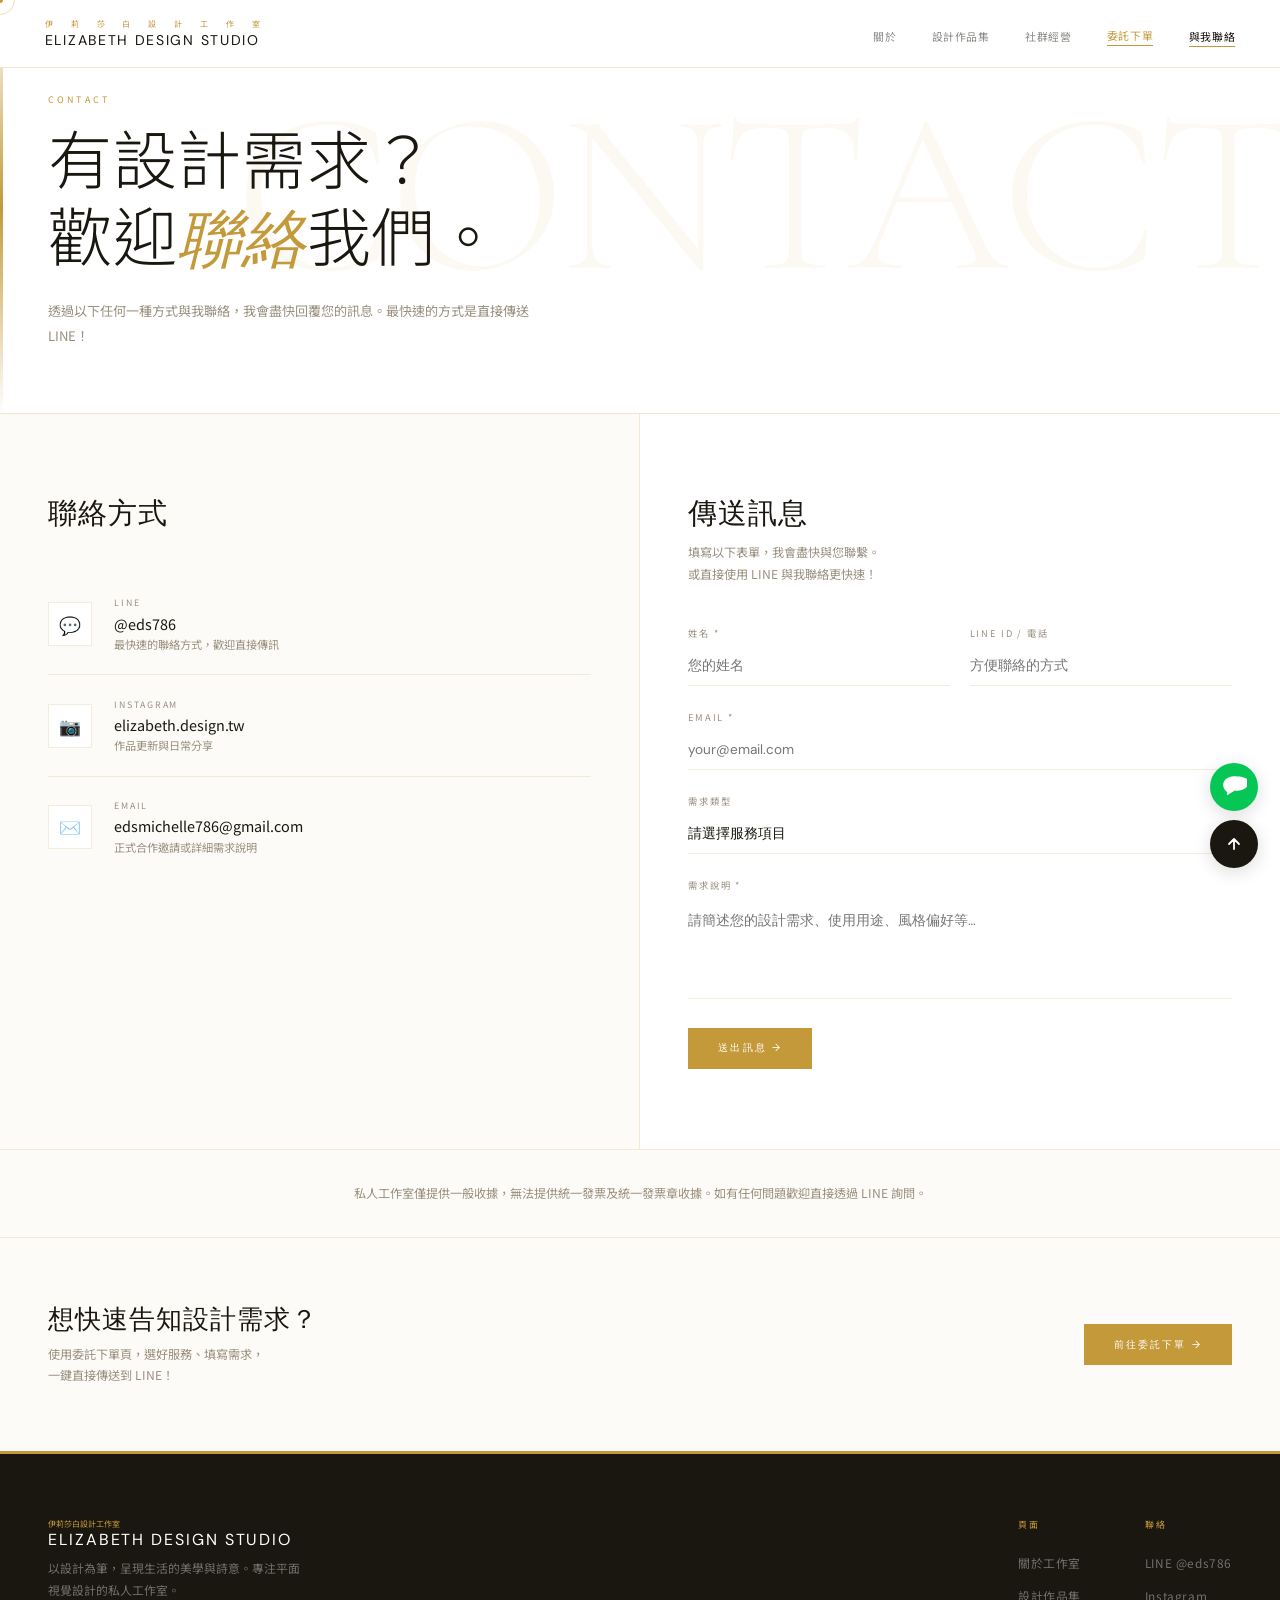
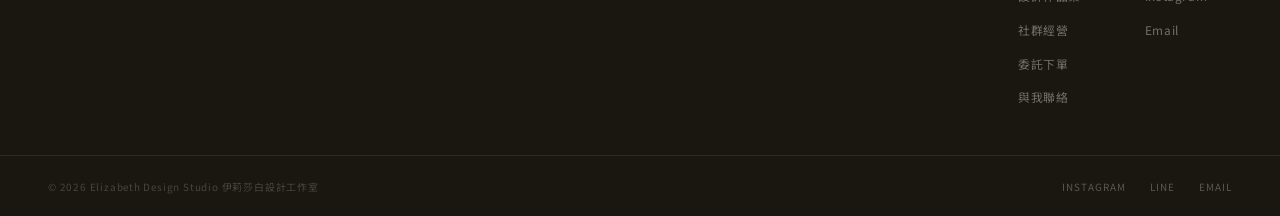
==== commit 8e3e1aff: "Add files via upload" ====
--- a/contact.html
+++ b/contact.html
@@ -44,7 +44,17 @@
     <li><a href="order.html" class="nav-order">委託下單</a></li>
     <li><a href="contact.html" class="active">與我聯絡</a></li>
   </ul>
+  <button class="nav-hamburger" id="navHamburger" aria-label="選單"><span></span><span></span><span></span></button>
 </nav>
+<div class="mobile-menu" id="mobileMenu">
+  <ul class="mobile-nav-links">
+    <li><a href="index.html">關於</a></li>
+    <li><a href="portfolio.html">設計作品集</a></li>
+    <li><a href="social.html">社群經營</a></li>
+    <li><a href="order.html">委託下單</a></li>
+    <li><a href="contact.html" class="active">與我聯絡</a></li>
+  </ul>
+</div>
 <div class="page-hero">
   <div class="page-hero-watermark">CONTACT</div>
   <span class="s-label" style="opacity:0;animation:fadeUp .7s var(--ease) .2s forwards">Contact</span>
@@ -80,6 +90,15 @@
   <div class="order-cta-text reveal"><h3>想快速告知設計需求？</h3><p>使用委託下單頁，選好服務、填寫需求，<br>一鍵直接傳送到 LINE！</p></div>
   <a href="order.html" class="btn btn-dark reveal">前往委託下單 →</a>
 </div>
+<!-- 浮動按鈕 -->
+<div class="float-btns">
+  <a href="https://lin.ee/ocDYK0A" target="_blank" class="float-btn float-line" aria-label="LINE">
+    <svg width="26" height="26" viewBox="0 0 24 24" fill="currentColor"><path d="M12 2C6.477 2 2 5.582 2 10c0 2.759 1.5 5.195 3.828 6.777-.1.666-.432 2.22-.498 2.556 0 0-.018.107.062.149.08.042.164.017.164.017.91-.256 5.88-3.384 7.26-4.275.87.127 1.768.193 2.684.193 5.523 0 10-3.582 10-8S17.523 2 12 2z"/></svg>
+  </a>
+  <button class="float-btn float-top" id="floatTop" aria-label="回到頂部">
+    <svg width="20" height="20" viewBox="0 0 20 20" fill="none"><path d="M10 15V5M10 5L5 10M10 5L15 10" stroke="currentColor" stroke-width="1.8" stroke-linecap="round" stroke-linejoin="round"/></svg>
+  </button>
+</div>
 <footer class="site-footer">
   <div class="footer-top">
     <div class="footer-brand"><div class="footer-brand-logo" id="footerZh">伊莉莎白設計工作室</div><span class="footer-brand-en" id="footerEn">Elizabeth Design Studio</span><div class="footer-brand-desc">以設計為筆，呈現生活的美學與詩意。專注平面視覺設計的私人工作室。</div></div>
@@ -94,7 +113,16 @@
 document.addEventListener('mousemove',e=>{mx=e.clientX;my=e.clientY;dot.style.left=mx+'px';dot.style.top=my+'px'});
 (function loop(){rx+=(mx-rx)*.11;ry+=(my-ry)*.11;ring.style.left=rx+'px';ring.style.top=ry+'px';requestAnimationFrame(loop)})();
 document.querySelectorAll('a,button,.channel-card').forEach(el=>{el.addEventListener('mouseenter',()=>cur.classList.add('hov'));el.addEventListener('mouseleave',()=>cur.classList.remove('hov'))});
-window.addEventListener('load',()=>{const zh=document.getElementById('logoZh'),en=document.getElementById('logoEn');const zhW=zh.getBoundingClientRect().width;en.style.letterSpacing='0px';const enTxt=en.textContent.trim();const enW=en.scrollWidth;if(zhW>enW&&enTxt.length>1){const extra=(zhW-enW)/(enTxt.length-1);en.style.letterSpacing=extra+'px'}const fZh=document.getElementById('footerZh'),fEn=document.getElementById('footerEn');if(fZh&&fEn){fEn.style.letterSpacing='0px';const fZhW=fZh.getBoundingClientRect().width;const fEnTxt=fEn.textContent.trim();const fEnW=fEn.scrollWidth;if(fZhW>fEnW&&fEnTxt.length>1){fEn.style.letterSpacing=((fZhW-fEnW)/(fEnTxt.length-1))+'px'}}});
+window.addEventListener('load',()=>{
+  const zh=document.getElementById('logoZh'),en=document.getElementById('logoEn');
+  if(zh&&en){const enW=en.getBoundingClientRect().width;zh.style.letterSpacing='0px';const zhW=zh.scrollWidth;if(enW>zhW&&zh.textContent.trim().length>1){zh.style.letterSpacing=((enW-zhW)/(zh.textContent.trim().length-1))+'px'}}
+  const fZh=document.getElementById('footerZh'),fEn=document.getElementById('footerEn');
+  if(fZh&&fEn){const fEnW=fEn.getBoundingClientRect().width;fZh.style.letterSpacing='0px';const fZhW=fZh.scrollWidth;if(fEnW>fZhW&&fZh.textContent.trim().length>1){fZh.style.letterSpacing=((fEnW-fZhW)/(fZh.textContent.trim().length-1))+'px'}}
+});
+const ham=document.getElementById('navHamburger'),mob=document.getElementById('mobileMenu');
+if(ham&&mob){ham.addEventListener('click',()=>{ham.classList.toggle('open');mob.classList.toggle('open')});mob.querySelectorAll('a').forEach(a=>a.addEventListener('click',()=>{ham.classList.remove('open');mob.classList.remove('open')}))}
+const ftop=document.getElementById('floatTop');
+if(ftop){window.addEventListener('scroll',()=>ftop.classList.toggle('visible',window.scrollY>300));ftop.addEventListener('click',()=>window.scrollTo({top:0,behavior:'smooth'}))}
 const obs=new IntersectionObserver(entries=>{entries.forEach((e,i)=>{if(e.isIntersecting){setTimeout(()=>e.target.classList.add('in'),i*100);obs.unobserve(e.target)}});},{threshold:.1});
 document.querySelectorAll('.reveal').forEach(el=>obs.observe(el));
 </script>
--- a/shared.css
+++ b/shared.css
@@ -77,17 +77,18 @@
   display: inline-flex; flex-direction: column;
   align-items: flex-start; gap: .14rem;
 }
-.nav-logo-zh {
-  font-family: 'Noto Sans TC', sans-serif;
+.nav-logo-en {
+  font-family: 'DM Sans', 'Noto Sans TC', sans-serif;
   font-size: .88rem; font-weight: 400;
   letter-spacing: .12em; white-space: nowrap;
   display: block; line-height: 1.2; color: var(--ink);
-}
-.nav-logo-en {
+  text-transform: uppercase;
+}
+.nav-logo-zh {
   font-size: .5rem; letter-spacing: .08em;
-  text-transform: uppercase; color: var(--gold);
+  color: var(--gold);
   white-space: nowrap; display: block;
-  /* 寬度由 JS 動態計算 letter-spacing 使其與中文同寬 */
+  /* 寬度由 JS 動態計算 letter-spacing 使其與英文同寬 */
 }
 
 /* ── Links ── */
@@ -143,16 +144,16 @@
   padding: 4rem 3rem 3rem;
   border-bottom: 1px solid rgba(196,153,58,.15);
 }
-.footer-brand-logo {
-  font-family: 'Noto Sans TC', sans-serif;
+.footer-brand-en {
+  font-family: 'DM Sans', 'Noto Sans TC', sans-serif;
   font-size: 1rem; font-weight: 400; letter-spacing: .12em;
   color: var(--white); margin-bottom: .4rem;
-  display: block;
-}
-.footer-brand-en {
-  font-size: .5rem; text-transform: uppercase;
-  color: var(--gold); margin-bottom: 1.2rem; display: block;
-  /* 寬度由 JS 動態計算 letter-spacing 使其與中文同寬 */
+  display: block; text-transform: uppercase;
+}
+.footer-brand-logo {
+  font-size: .5rem; letter-spacing: .08em;
+  color: var(--gold); display: block;
+  /* 寬度由 JS 動態計算 letter-spacing 使其與英文同寬 */
 }
 .footer-brand-desc {
   font-size: .74rem; color: rgba(255,255,255,.38);
@@ -275,6 +276,87 @@
 @keyframes fadeIn { from { opacity:0; } to { opacity:1; } }
 @keyframes marquee { from { transform: translateX(0); } to { transform: translateX(-50%); } }
 
+/* ════════════════
+   HAMBURGER BUTTON
+════════════════ */
+.nav-hamburger {
+  display: none;
+  flex-direction: column; justify-content: center; align-items: center;
+  gap: 5px;
+  width: 40px; height: 40px;
+  background: none; border: none; cursor: pointer;
+  padding: 8px; flex-shrink: 0;
+}
+.nav-hamburger span {
+  display: block; width: 22px; height: 1.5px;
+  background: var(--ink);
+  transition: all .32s var(--ease);
+  transform-origin: center;
+}
+.nav-hamburger.open span:nth-child(1) { transform: translateY(6.5px) rotate(45deg); }
+.nav-hamburger.open span:nth-child(2) { opacity: 0; transform: scaleX(0); }
+.nav-hamburger.open span:nth-child(3) { transform: translateY(-6.5px) rotate(-45deg); }
+
+/* ════════════════
+   MOBILE MENU
+════════════════ */
+.mobile-menu {
+  display: none; /* 手機才顯示 */
+  position: fixed; top: var(--nav-h); left: 0; right: 0;
+  background: rgba(255,255,255,.98); backdrop-filter: blur(20px);
+  border-bottom: 2px solid var(--gold-line);
+  z-index: 198;
+  max-height: 0; overflow: hidden;
+  transition: max-height .4s var(--ease);
+}
+.mobile-menu.open { max-height: 380px; }
+.mobile-nav-links {
+  list-style: none;
+  padding: .5rem 1.5rem 1.2rem;
+}
+.mobile-nav-links li a {
+  display: flex; align-items: center; justify-content: space-between;
+  padding: .85rem 0;
+  font-family: 'Noto Sans TC', sans-serif;
+  font-size: .9rem; letter-spacing: .05em;
+  color: var(--ink); text-decoration: none;
+  border-bottom: 1px solid var(--gold-line);
+  transition: color .25s, padding-left .25s;
+}
+.mobile-nav-links li:last-child a { border-bottom: none; }
+.mobile-nav-links li a::after { content: '→'; font-size: .7rem; color: var(--gold); opacity: 0; transition: opacity .25s; }
+.mobile-nav-links li a:hover { color: var(--gold); padding-left: .4rem; }
+.mobile-nav-links li a:hover::after { opacity: 1; }
+.mobile-nav-links li a.active { color: var(--gold); font-weight: 500; }
+.mobile-nav-links li a.active::after { opacity: 1; }
+
+/* ════════════════
+   FLOATING BUTTONS
+════════════════ */
+.float-btns {
+  position: fixed; right: 1.4rem; bottom: 2rem;
+  display: flex; flex-direction: column; gap: .55rem;
+  z-index: 500;
+}
+.float-btn {
+  width: 48px; height: 48px;
+  border-radius: 50%;
+  display: flex; align-items: center; justify-content: center;
+  text-decoration: none; border: none; cursor: pointer;
+  transition: transform .3s var(--ease), background .25s, opacity .3s;
+  box-shadow: 0 4px 18px rgba(0,0,0,.14);
+}
+.float-line {
+  background: #06C755; color: #fff;
+}
+.float-line:hover { transform: translateY(-4px); background: #05b04c; }
+.float-top {
+  background: var(--ink); color: #fff;
+  opacity: 0; pointer-events: none;
+}
+.float-top.visible { opacity: 1; pointer-events: auto; }
+.float-top:hover { transform: translateY(-4px); background: var(--gold); }
+
 /* ── Responsive ── */
 @media (max-width: 900px) {
   nav { padding: 0 1.5rem; }
@@ -285,5 +367,7 @@
 }
 @media (max-width: 640px) {
   nav { padding: 0 1.2rem; }
-  .nav-links li:not(:last-child):not(:last-child) { display: none; }
-}
+  .nav-links { display: none; }
+  .nav-hamburger { display: flex; }
+  .mobile-menu { display: block; }
+}
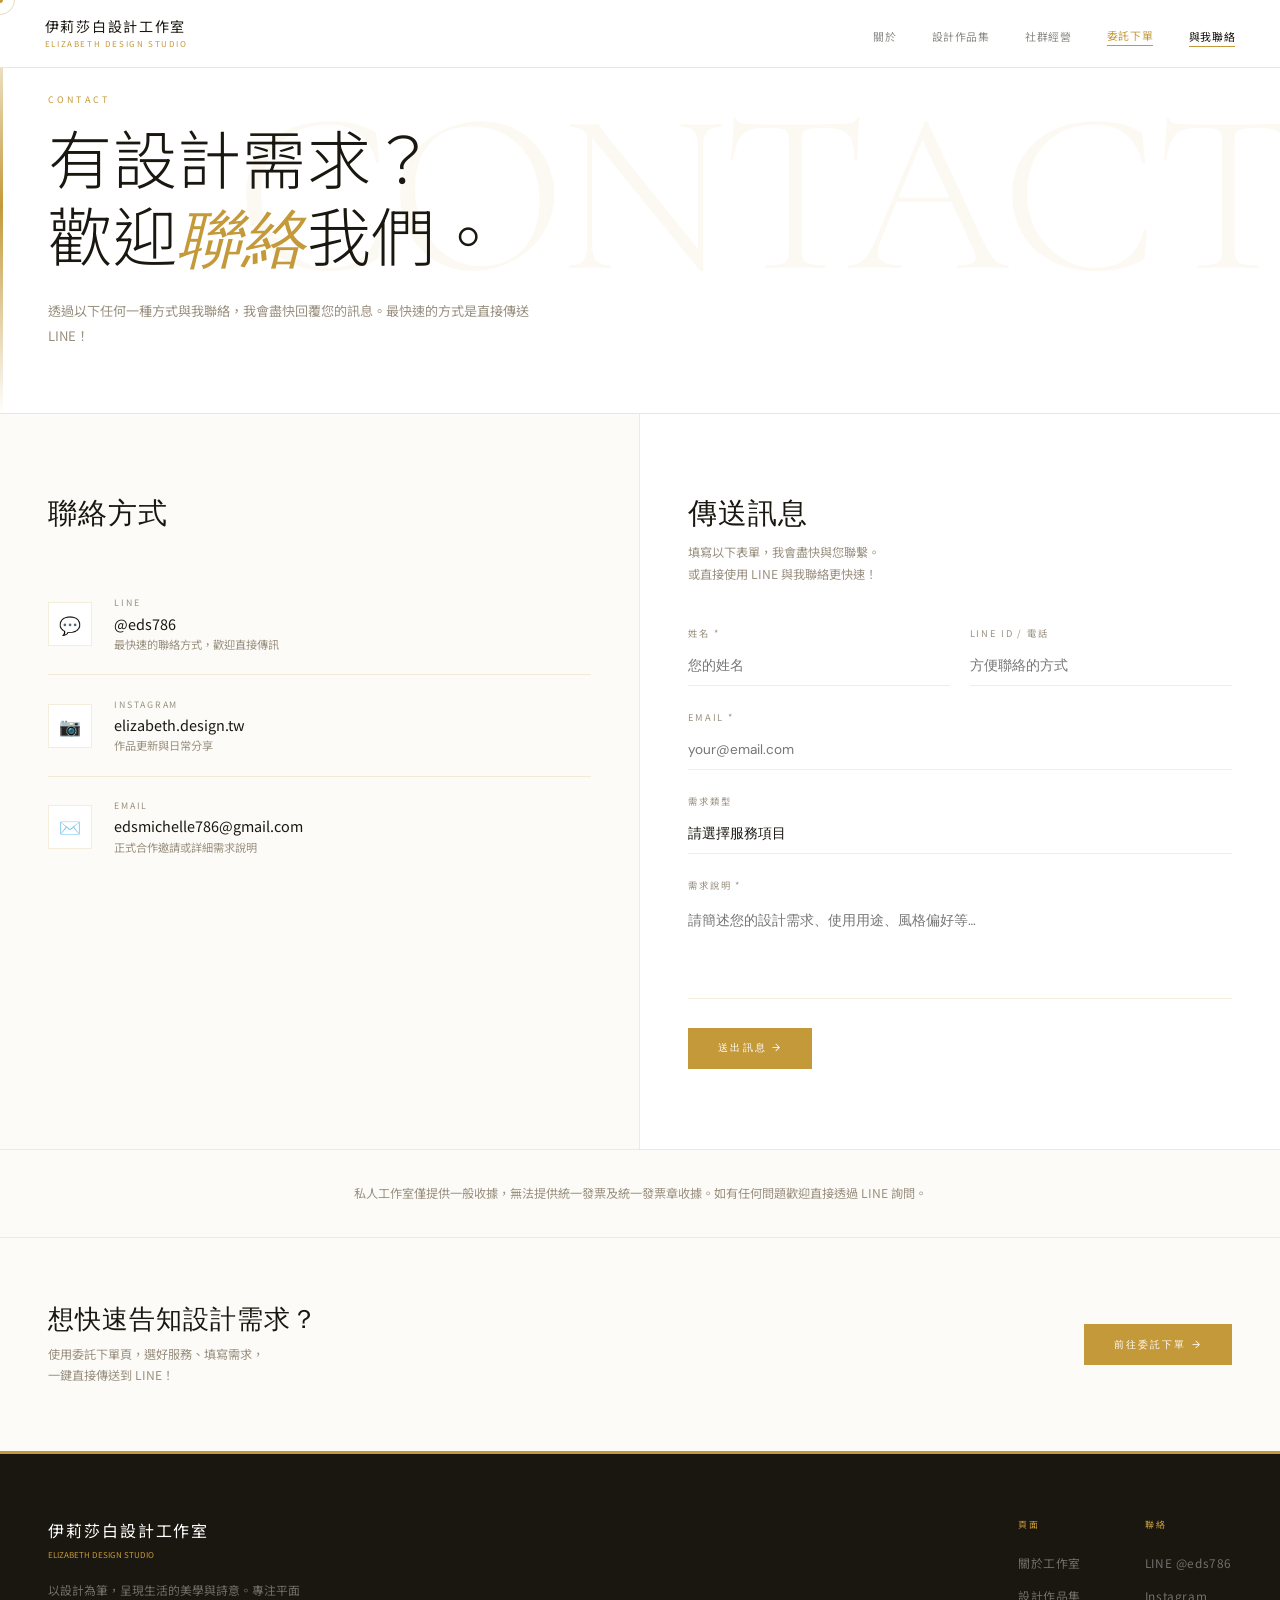
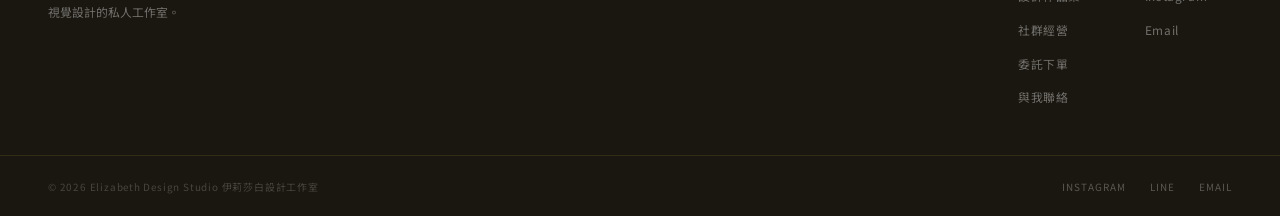
==== commit 3b618bf6: "Add files via upload" ====
--- a/contact.html
+++ b/contact.html
@@ -44,17 +44,7 @@
     <li><a href="order.html" class="nav-order">委託下單</a></li>
     <li><a href="contact.html" class="active">與我聯絡</a></li>
   </ul>
-  <button class="nav-hamburger" id="navHamburger" aria-label="選單"><span></span><span></span><span></span></button>
 </nav>
-<div class="mobile-menu" id="mobileMenu">
-  <ul class="mobile-nav-links">
-    <li><a href="index.html">關於</a></li>
-    <li><a href="portfolio.html">設計作品集</a></li>
-    <li><a href="social.html">社群經營</a></li>
-    <li><a href="order.html">委託下單</a></li>
-    <li><a href="contact.html" class="active">與我聯絡</a></li>
-  </ul>
-</div>
 <div class="page-hero">
   <div class="page-hero-watermark">CONTACT</div>
   <span class="s-label" style="opacity:0;animation:fadeUp .7s var(--ease) .2s forwards">Contact</span>
@@ -90,15 +80,6 @@
   <div class="order-cta-text reveal"><h3>想快速告知設計需求？</h3><p>使用委託下單頁，選好服務、填寫需求，<br>一鍵直接傳送到 LINE！</p></div>
   <a href="order.html" class="btn btn-dark reveal">前往委託下單 →</a>
 </div>
-<!-- 浮動按鈕 -->
-<div class="float-btns">
-  <a href="https://lin.ee/ocDYK0A" target="_blank" class="float-btn float-line" aria-label="LINE">
-    <svg width="26" height="26" viewBox="0 0 24 24" fill="currentColor"><path d="M12 2C6.477 2 2 5.582 2 10c0 2.759 1.5 5.195 3.828 6.777-.1.666-.432 2.22-.498 2.556 0 0-.018.107.062.149.08.042.164.017.164.017.91-.256 5.88-3.384 7.26-4.275.87.127 1.768.193 2.684.193 5.523 0 10-3.582 10-8S17.523 2 12 2z"/></svg>
-  </a>
-  <button class="float-btn float-top" id="floatTop" aria-label="回到頂部">
-    <svg width="20" height="20" viewBox="0 0 20 20" fill="none"><path d="M10 15V5M10 5L5 10M10 5L15 10" stroke="currentColor" stroke-width="1.8" stroke-linecap="round" stroke-linejoin="round"/></svg>
-  </button>
-</div>
 <footer class="site-footer">
   <div class="footer-top">
     <div class="footer-brand"><div class="footer-brand-logo" id="footerZh">伊莉莎白設計工作室</div><span class="footer-brand-en" id="footerEn">Elizabeth Design Studio</span><div class="footer-brand-desc">以設計為筆，呈現生活的美學與詩意。專注平面視覺設計的私人工作室。</div></div>
@@ -113,16 +94,7 @@
 document.addEventListener('mousemove',e=>{mx=e.clientX;my=e.clientY;dot.style.left=mx+'px';dot.style.top=my+'px'});
 (function loop(){rx+=(mx-rx)*.11;ry+=(my-ry)*.11;ring.style.left=rx+'px';ring.style.top=ry+'px';requestAnimationFrame(loop)})();
 document.querySelectorAll('a,button,.channel-card').forEach(el=>{el.addEventListener('mouseenter',()=>cur.classList.add('hov'));el.addEventListener('mouseleave',()=>cur.classList.remove('hov'))});
-window.addEventListener('load',()=>{
-  const zh=document.getElementById('logoZh'),en=document.getElementById('logoEn');
-  if(zh&&en){const enW=en.getBoundingClientRect().width;zh.style.letterSpacing='0px';const zhW=zh.scrollWidth;if(enW>zhW&&zh.textContent.trim().length>1){zh.style.letterSpacing=((enW-zhW)/(zh.textContent.trim().length-1))+'px'}}
-  const fZh=document.getElementById('footerZh'),fEn=document.getElementById('footerEn');
-  if(fZh&&fEn){const fEnW=fEn.getBoundingClientRect().width;fZh.style.letterSpacing='0px';const fZhW=fZh.scrollWidth;if(fEnW>fZhW&&fZh.textContent.trim().length>1){fZh.style.letterSpacing=((fEnW-fZhW)/(fZh.textContent.trim().length-1))+'px'}}
-});
-const ham=document.getElementById('navHamburger'),mob=document.getElementById('mobileMenu');
-if(ham&&mob){ham.addEventListener('click',()=>{ham.classList.toggle('open');mob.classList.toggle('open')});mob.querySelectorAll('a').forEach(a=>a.addEventListener('click',()=>{ham.classList.remove('open');mob.classList.remove('open')}))}
-const ftop=document.getElementById('floatTop');
-if(ftop){window.addEventListener('scroll',()=>ftop.classList.toggle('visible',window.scrollY>300));ftop.addEventListener('click',()=>window.scrollTo({top:0,behavior:'smooth'}))}
+window.addEventListener('load',()=>{const zh=document.getElementById('logoZh'),en=document.getElementById('logoEn');const zhW=zh.getBoundingClientRect().width;en.style.letterSpacing='0px';const enTxt=en.textContent.trim();const enW=en.scrollWidth;if(zhW>enW&&enTxt.length>1){const extra=(zhW-enW)/(enTxt.length-1);en.style.letterSpacing=extra+'px'}const fZh=document.getElementById('footerZh'),fEn=document.getElementById('footerEn');if(fZh&&fEn){fEn.style.letterSpacing='0px';const fZhW=fZh.getBoundingClientRect().width;const fEnTxt=fEn.textContent.trim();const fEnW=fEn.scrollWidth;if(fZhW>fEnW&&fEnTxt.length>1){fEn.style.letterSpacing=((fZhW-fEnW)/(fEnTxt.length-1))+'px'}}});
 const obs=new IntersectionObserver(entries=>{entries.forEach((e,i)=>{if(e.isIntersecting){setTimeout(()=>e.target.classList.add('in'),i*100);obs.unobserve(e.target)}});},{threshold:.1});
 document.querySelectorAll('.reveal').forEach(el=>obs.observe(el));
 </script>
--- a/shared.css
+++ b/shared.css
@@ -77,18 +77,17 @@
   display: inline-flex; flex-direction: column;
   align-items: flex-start; gap: .14rem;
 }
-.nav-logo-en {
-  font-family: 'DM Sans', 'Noto Sans TC', sans-serif;
+.nav-logo-zh {
+  font-family: 'Noto Sans TC', sans-serif;
   font-size: .88rem; font-weight: 400;
   letter-spacing: .12em; white-space: nowrap;
   display: block; line-height: 1.2; color: var(--ink);
-  text-transform: uppercase;
-}
-.nav-logo-zh {
+}
+.nav-logo-en {
   font-size: .5rem; letter-spacing: .08em;
-  color: var(--gold);
+  text-transform: uppercase; color: var(--gold);
   white-space: nowrap; display: block;
-  /* 寬度由 JS 動態計算 letter-spacing 使其與英文同寬 */
+  /* 寬度由 JS 動態計算 letter-spacing 使其與中文同寬 */
 }
 
 /* ── Links ── */
@@ -144,16 +143,16 @@
   padding: 4rem 3rem 3rem;
   border-bottom: 1px solid rgba(196,153,58,.15);
 }
-.footer-brand-en {
-  font-family: 'DM Sans', 'Noto Sans TC', sans-serif;
+.footer-brand-logo {
+  font-family: 'Noto Sans TC', sans-serif;
   font-size: 1rem; font-weight: 400; letter-spacing: .12em;
   color: var(--white); margin-bottom: .4rem;
-  display: block; text-transform: uppercase;
-}
-.footer-brand-logo {
-  font-size: .5rem; letter-spacing: .08em;
-  color: var(--gold); display: block;
-  /* 寬度由 JS 動態計算 letter-spacing 使其與英文同寬 */
+  display: block;
+}
+.footer-brand-en {
+  font-size: .5rem; text-transform: uppercase;
+  color: var(--gold); margin-bottom: 1.2rem; display: block;
+  /* 寬度由 JS 動態計算 letter-spacing 使其與中文同寬 */
 }
 .footer-brand-desc {
   font-size: .74rem; color: rgba(255,255,255,.38);
@@ -276,87 +275,6 @@
 @keyframes fadeIn { from { opacity:0; } to { opacity:1; } }
 @keyframes marquee { from { transform: translateX(0); } to { transform: translateX(-50%); } }
 
-/* ════════════════
-   HAMBURGER BUTTON
-════════════════ */
-.nav-hamburger {
-  display: none;
-  flex-direction: column; justify-content: center; align-items: center;
-  gap: 5px;
-  width: 40px; height: 40px;
-  background: none; border: none; cursor: pointer;
-  padding: 8px; flex-shrink: 0;
-}
-.nav-hamburger span {
-  display: block; width: 22px; height: 1.5px;
-  background: var(--ink);
-  transition: all .32s var(--ease);
-  transform-origin: center;
-}
-.nav-hamburger.open span:nth-child(1) { transform: translateY(6.5px) rotate(45deg); }
-.nav-hamburger.open span:nth-child(2) { opacity: 0; transform: scaleX(0); }
-.nav-hamburger.open span:nth-child(3) { transform: translateY(-6.5px) rotate(-45deg); }
-
-/* ════════════════
-   MOBILE MENU
-════════════════ */
-.mobile-menu {
-  display: none; /* 手機才顯示 */
-  position: fixed; top: var(--nav-h); left: 0; right: 0;
-  background: rgba(255,255,255,.98); backdrop-filter: blur(20px);
-  border-bottom: 2px solid var(--gold-line);
-  z-index: 198;
-  max-height: 0; overflow: hidden;
-  transition: max-height .4s var(--ease);
-}
-.mobile-menu.open { max-height: 380px; }
-.mobile-nav-links {
-  list-style: none;
-  padding: .5rem 1.5rem 1.2rem;
-}
-.mobile-nav-links li a {
-  display: flex; align-items: center; justify-content: space-between;
-  padding: .85rem 0;
-  font-family: 'Noto Sans TC', sans-serif;
-  font-size: .9rem; letter-spacing: .05em;
-  color: var(--ink); text-decoration: none;
-  border-bottom: 1px solid var(--gold-line);
-  transition: color .25s, padding-left .25s;
-}
-.mobile-nav-links li:last-child a { border-bottom: none; }
-.mobile-nav-links li a::after { content: '→'; font-size: .7rem; color: var(--gold); opacity: 0; transition: opacity .25s; }
-.mobile-nav-links li a:hover { color: var(--gold); padding-left: .4rem; }
-.mobile-nav-links li a:hover::after { opacity: 1; }
-.mobile-nav-links li a.active { color: var(--gold); font-weight: 500; }
-.mobile-nav-links li a.active::after { opacity: 1; }
-
-/* ════════════════
-   FLOATING BUTTONS
-════════════════ */
-.float-btns {
-  position: fixed; right: 1.4rem; bottom: 2rem;
-  display: flex; flex-direction: column; gap: .55rem;
-  z-index: 500;
-}
-.float-btn {
-  width: 48px; height: 48px;
-  border-radius: 50%;
-  display: flex; align-items: center; justify-content: center;
-  text-decoration: none; border: none; cursor: pointer;
-  transition: transform .3s var(--ease), background .25s, opacity .3s;
-  box-shadow: 0 4px 18px rgba(0,0,0,.14);
-}
-.float-line {
-  background: #06C755; color: #fff;
-}
-.float-line:hover { transform: translateY(-4px); background: #05b04c; }
-.float-top {
-  background: var(--ink); color: #fff;
-  opacity: 0; pointer-events: none;
-}
-.float-top.visible { opacity: 1; pointer-events: auto; }
-.float-top:hover { transform: translateY(-4px); background: var(--gold); }
-
 /* ── Responsive ── */
 @media (max-width: 900px) {
   nav { padding: 0 1.5rem; }
@@ -367,7 +285,5 @@
 }
 @media (max-width: 640px) {
   nav { padding: 0 1.2rem; }
-  .nav-links { display: none; }
-  .nav-hamburger { display: flex; }
-  .mobile-menu { display: block; }
-}
+  .nav-links li:not(:last-child):not(:last-child) { display: none; }
+}
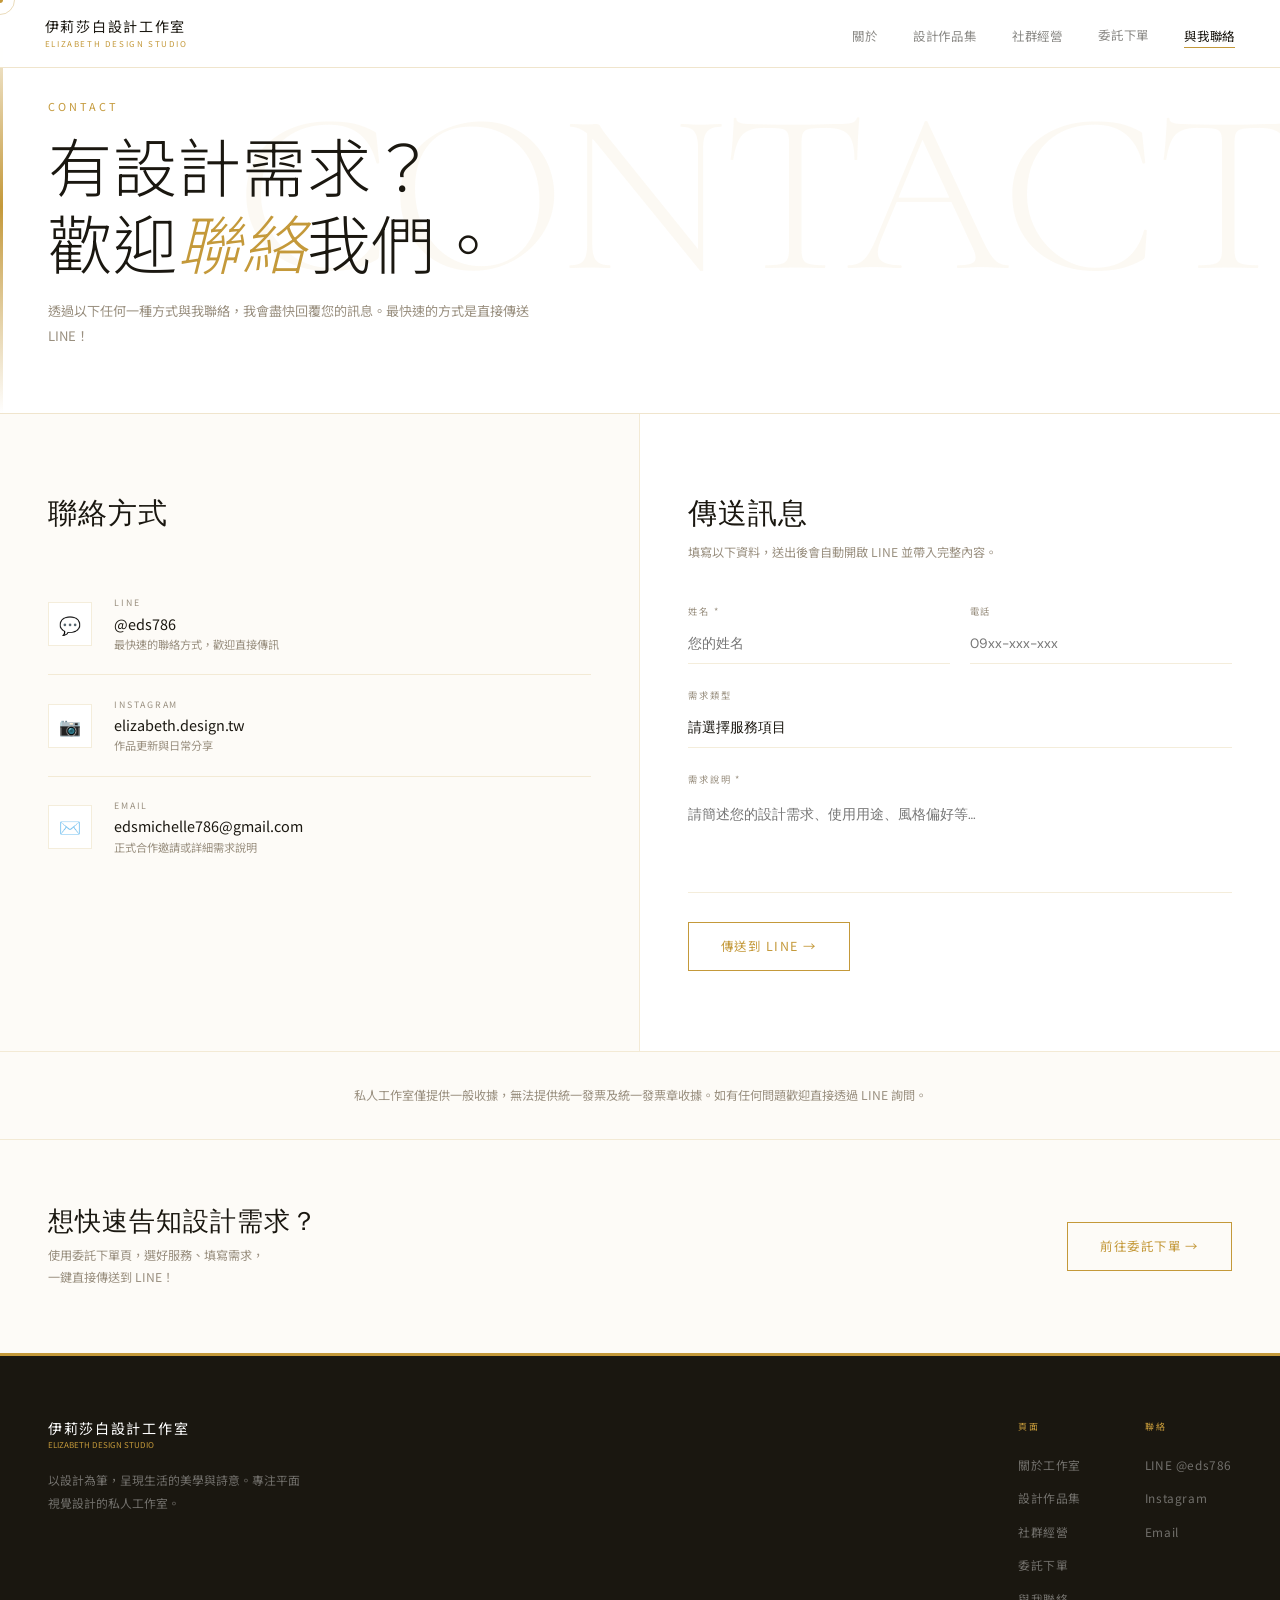
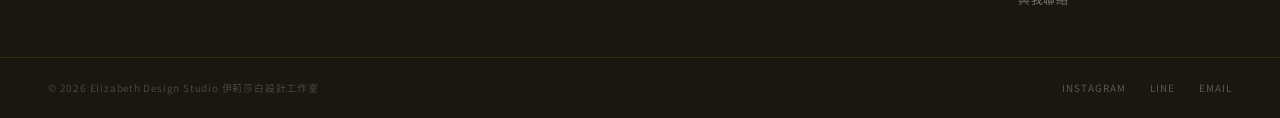
==== commit f74091aa: "Add files via upload" ====
--- a/contact.html
+++ b/contact.html
@@ -60,19 +60,25 @@
   </div>
   <div class="contact-form-wrap reveal">
     <h2>傳送訊息</h2>
-    <p class="form-sub">填寫以下表單，我會盡快與您聯繫。<br>或直接使用 LINE 與我聯絡更快速！</p>
-    <form action="https://formspree.io/f/YOUR_FORM_ID" method="POST">
-      <div class="fg-row">
-        <div class="fg"><label>姓名 *</label><input type="text" name="name" placeholder="您的姓名" required/></div>
-        <div class="fg"><label>Line ID / 電話</label><input type="text" name="contact" placeholder="方便聯絡的方式"/></div>
-      </div>
-      <div class="fg"><label>Email *</label><input type="email" name="email" placeholder="your@email.com" required/></div>
-      <div class="fg"><label>需求類型</label>
-        <select name="service"><option value="">請選擇服務項目</option><option>刊物設計</option><option>社群圖片</option><option>DM 海報設計</option><option>廣告 Banner 設計</option><option>商品說明頁設計</option><option>插畫</option><option>LOGO 設計</option><option>其他</option></select>
-      </div>
-      <div class="fg"><label>需求說明 *</label><textarea name="message" placeholder="請簡述您的設計需求、使用用途、風格偏好等…" required></textarea></div>
-      <button type="submit" class="btn btn-dark">送出訊息 →</button>
-    </form>
+    <p class="form-sub">填寫以下資料，送出後會自動開啟 LINE 並帶入完整內容。</p>
+    <div class="fg-row">
+      <div class="fg"><label>姓名 *</label><input type="text" id="c_name" placeholder="您的姓名"/></div>
+      <div class="fg"><label>電話</label><input type="tel" id="c_phone" placeholder="09xx-xxx-xxx"/></div>
+    </div>
+    <div class="fg"><label>需求類型</label>
+      <select id="c_service">
+        <option value="">請選擇服務項目</option>
+        <option>刊物設計</option><option>社群圖片</option>
+        <option>DM 海報設計</option><option>廣告 Banner 設計</option>
+        <option>商品說明頁設計</option><option>插畫</option>
+        <option>LOGO 設計</option><option>其他</option>
+      </select>
+    </div>
+    <div class="fg"><label>需求說明 *</label>
+      <textarea id="c_msg" placeholder="請簡述您的設計需求、使用用途、風格偏好等…"></textarea>
+    </div>
+    <button class="btn btn-dark" id="contactSendBtn">傳送到 LINE →</button>
+    <div id="contactToast" style="display:none;margin-top:.8rem;font-size:.76rem;color:var(--gold)"></div>
   </div>
 </div>
 <div class="contact-note">私人工作室僅提供一般收據，無法提供統一發票及統一發票章收據。如有任何問題歡迎直接透過 LINE 詢問。</div>
@@ -97,6 +103,50 @@
 window.addEventListener('load',()=>{const zh=document.getElementById('logoZh'),en=document.getElementById('logoEn');const zhW=zh.getBoundingClientRect().width;en.style.letterSpacing='0px';const enTxt=en.textContent.trim();const enW=en.scrollWidth;if(zhW>enW&&enTxt.length>1){const extra=(zhW-enW)/(enTxt.length-1);en.style.letterSpacing=extra+'px'}const fZh=document.getElementById('footerZh'),fEn=document.getElementById('footerEn');if(fZh&&fEn){fEn.style.letterSpacing='0px';const fZhW=fZh.getBoundingClientRect().width;const fEnTxt=fEn.textContent.trim();const fEnW=fEn.scrollWidth;if(fZhW>fEnW&&fEnTxt.length>1){fEn.style.letterSpacing=((fZhW-fEnW)/(fEnTxt.length-1))+'px'}}});
 const obs=new IntersectionObserver(entries=>{entries.forEach((e,i)=>{if(e.isIntersecting){setTimeout(()=>e.target.classList.add('in'),i*100);obs.unobserve(e.target)}});},{threshold:.1});
 document.querySelectorAll('.reveal').forEach(el=>obs.observe(el));
+
+/* 傳送到 LINE */
+document.getElementById('contactSendBtn').addEventListener('click', async ()=>{
+  const name = document.getElementById('c_name').value.trim();
+  const phone = document.getElementById('c_phone').value.trim();
+  const service = document.getElementById('c_service').value;
+  const msg = document.getElementById('c_msg').value.trim();
+  const toast = document.getElementById('contactToast');
+
+  if(!name || !msg){
+    toast.style.display='block';
+    toast.style.color='#c0392b';
+    toast.textContent='請填寫姓名與需求說明';
+    return;
+  }
+
+  const lineMsg =
+`💬 ESD 設計諮詢
+
+👤 姓名：${name}
+📞 電話：${phone || '未填寫'}
+🎨 需求類型：${service || '未指定'}
+
+📝 需求說明：
+${msg}
+
+──────────────
+請問方便報價嗎？謝謝！`;
+
+  const encoded = encodeURIComponent(lineMsg);
+  const isMobile = /iPhone|iPad|iPod|Android/i.test(navigator.userAgent);
+
+  if(isMobile){
+    window.location.href = 'line://oaMessage/%40eds786/?' + encoded;
+  } else {
+    try{
+      await navigator.clipboard.writeText(lineMsg);
+      toast.style.display='block';
+      toast.style.color='var(--gold)';
+      toast.textContent='✓ 訊息已複製！開啟 LINE 後請貼上送出';
+    } catch(e){}
+    setTimeout(()=>window.open('https://lin.ee/ocDYK0A','_blank'), 400);
+  }
+});
 </script>
 </body>
 </html>
--- a/shared.css
+++ b/shared.css
@@ -98,7 +98,7 @@
 .nav-links a {
   text-decoration: none; color: var(--ink);
   font-family: 'Noto Sans TC', sans-serif;
-  font-size: .68rem; letter-spacing: .06em;
+  font-size: .78rem; letter-spacing: .06em;
   position: relative; padding-bottom: 3px;
   transition: color .25s; opacity: .5;
 }
@@ -112,23 +112,31 @@
 .nav-links a.active { opacity: 1; color: var(--ink); }
 .nav-links a.active::after { width: 100%; }
 
-/* ── 委託下單：無色塊，只有底線 ── */
+/* ── 委託下單：與其他連結相同樣式 ── */
 .nav-order {
-  opacity: 1 !important;
+  opacity: .5 !important;
   display: inline-flex; align-items: center;
   text-decoration: none !important;
-  color: var(--gold) !important;
-  font-size: .68rem !important;
+  color: var(--ink) !important;
+  font-size: .78rem !important;
   letter-spacing: .06em !important;
   background: none !important;
   border: none !important;
-  border-bottom: 1.5px solid var(--gold) !important;
-  padding: 0 0 2px !important;
-  transition: color .25s !important;
+  padding: 0 0 3px !important;
+  transition: color .25s, opacity .25s !important;
   white-space: nowrap;
-}
-.nav-order::after { display: none !important; }
-.nav-order:hover { color: var(--gold-d) !important; border-color: var(--gold-d) !important; }
+  position: relative;
+}
+.nav-order::after {
+  content: '' !important; display: block !important;
+  position: absolute; bottom: 0; left: 0;
+  width: 0; height: 1px; background: var(--gold);
+  transition: width .4s var(--ease);
+}
+.nav-order:hover { opacity: 1 !important; color: var(--gold) !important; }
+.nav-order:hover::after { width: 100% !important; }
+.nav-order.active { opacity: 1 !important; color: var(--ink) !important; }
+.nav-order.active::after { width: 100% !important; }
 
 /* ════════════════
    FOOTER — 米白底金色調
@@ -145,9 +153,9 @@
 }
 .footer-brand-logo {
   font-family: 'Noto Sans TC', sans-serif;
-  font-size: 1rem; font-weight: 400; letter-spacing: .12em;
-  color: var(--white); margin-bottom: .4rem;
-  display: block;
+  font-size: .88rem; font-weight: 400; letter-spacing: .12em;
+  color: var(--white); margin-bottom: .14rem;
+  display: block; line-height: 1.2;
 }
 .footer-brand-en {
   font-size: .5rem; text-transform: uppercase;
@@ -187,7 +195,7 @@
    SHARED COMPONENTS
 ════════════════ */
 .s-label {
-  font-size: .56rem; letter-spacing: .35em; text-transform: uppercase;
+  font-size: .68rem; letter-spacing: .28em; text-transform: uppercase;
   color: var(--gold); margin-bottom: .8rem; display: block;
 }
 .s-title {
@@ -200,7 +208,7 @@
   margin-bottom: 2.5rem;
 }
 .s-more {
-  font-size: .62rem; letter-spacing: .18em; text-transform: uppercase;
+  font-size: .74rem; letter-spacing: .12em; text-transform: uppercase;
   color: var(--gold); text-decoration: none;
   border-bottom: 1px solid var(--gold-line); padding-bottom: 2px;
   transition: color .25s, border-color .25s;
@@ -210,15 +218,15 @@
 /* Buttons */
 .btn {
   display: inline-flex; align-items: center; gap: .55rem;
-  text-decoration: none; font-family: 'DM Sans', sans-serif;
-  font-size: .65rem; letter-spacing: .2em; text-transform: uppercase;
-  padding: .85rem 1.9rem; transition: all .35s var(--ease);
+  text-decoration: none; font-family: 'Noto Sans TC', sans-serif;
+  font-size: .78rem; letter-spacing: .12em;
+  padding: .9rem 2rem; transition: all .35s var(--ease);
   cursor: none; white-space: nowrap; border: none;
 }
-/* 主要按鈕：金底白字 */
-.btn-dark  { background: var(--gold); color: var(--white); }
-.btn-dark:hover { background: var(--gold-d); }
-/* 輪廓按鈕：金框金字 */
+/* 兩個按鈕統一：透明底金框金字，hover 填滿金色 */
+.btn-dark  { border: 1px solid var(--gold); color: var(--gold); background: none; }
+.btn-dark:hover { background: var(--gold); color: var(--white); }
+/* 輪廓按鈕：同上 */
 .btn-outline { border: 1px solid var(--gold); color: var(--gold); background: none; }
 .btn-outline:hover { background: var(--gold); color: var(--white); }
 /* 深色場合白框 */
@@ -259,7 +267,7 @@
   line-height: 1.2; letter-spacing: .01em;
   opacity: 0; animation: fadeUp .85s var(--ease) .35s forwards;
 }
-.page-hero h1 em { font-style: italic; color: var(--gold); font-family: 'Cormorant Garamond', serif; }
+.page-hero h1 em { font-style: italic; color: var(--gold); font-family: 'Noto Sans TC', sans-serif; }
 .page-hero-sub {
   font-size: .82rem; color: var(--muted);
   margin-top: 1.2rem; line-height: 1.9; max-width: 520px;
